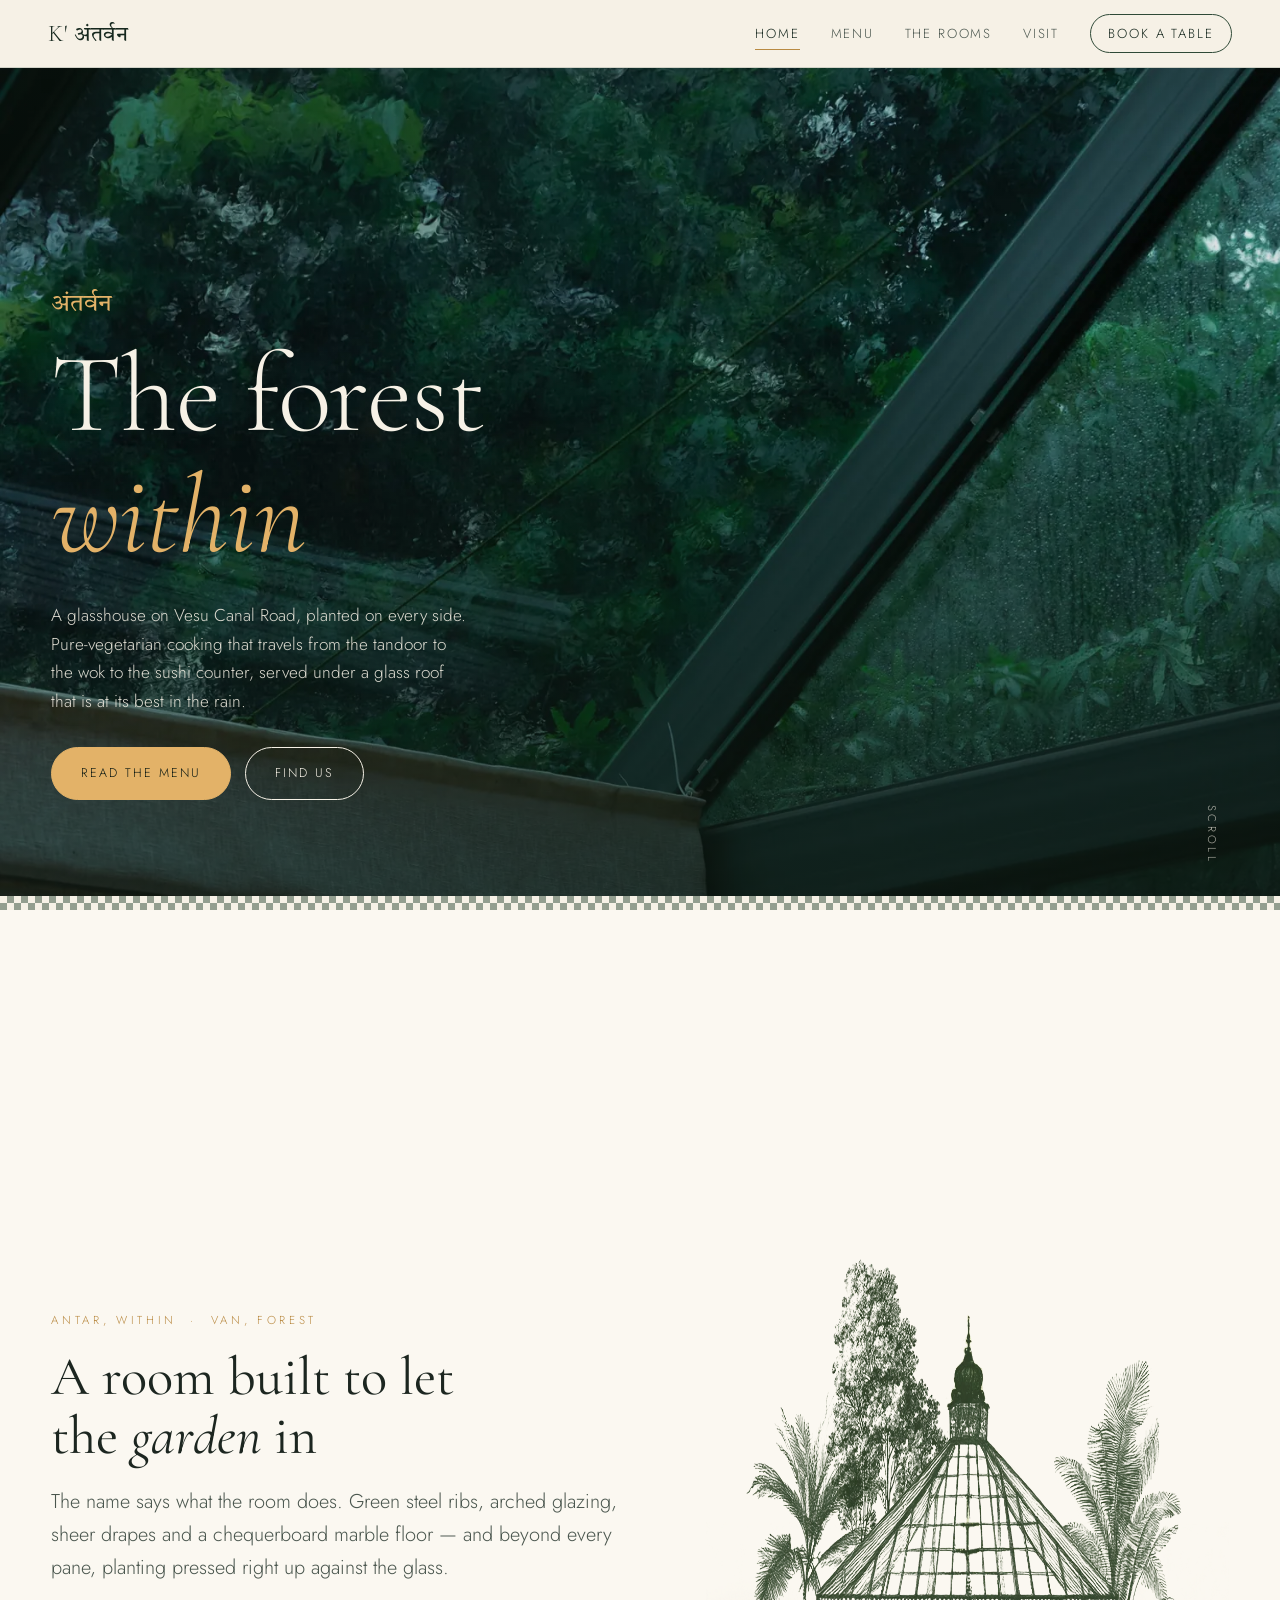
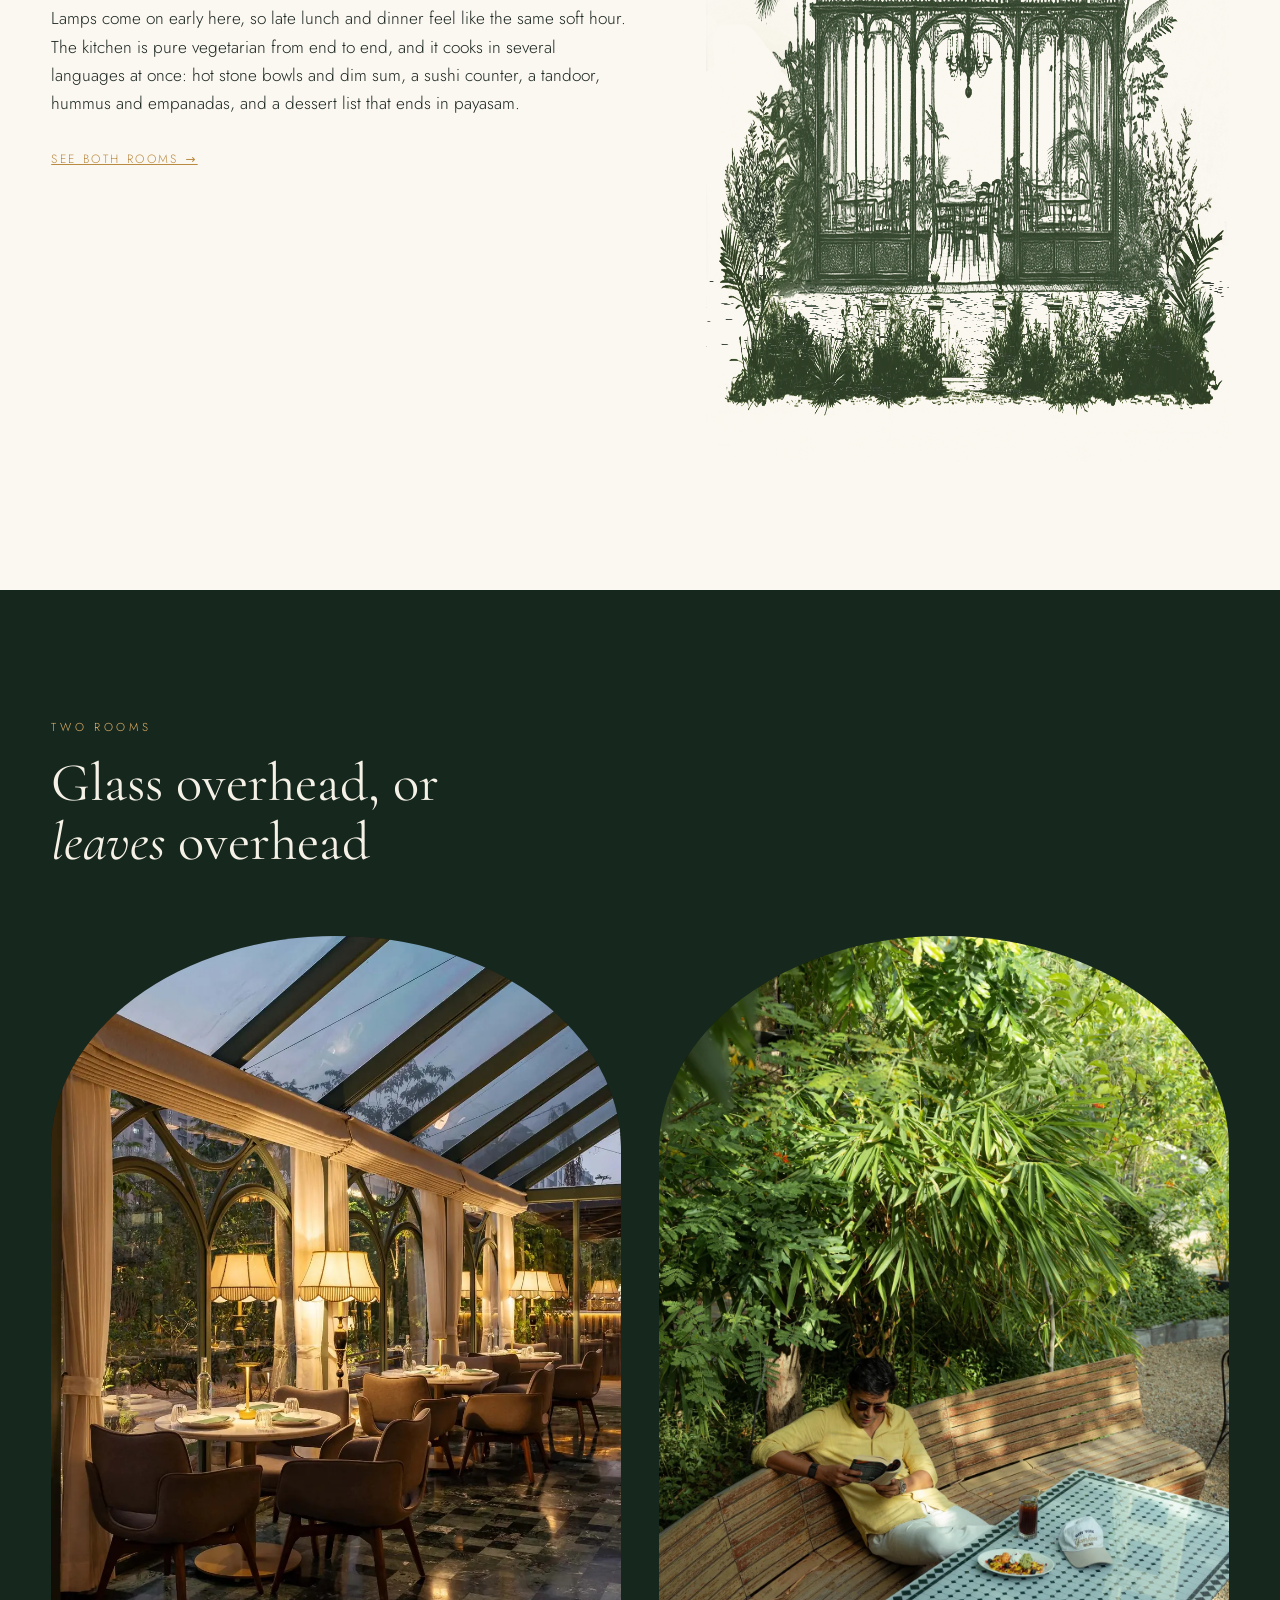
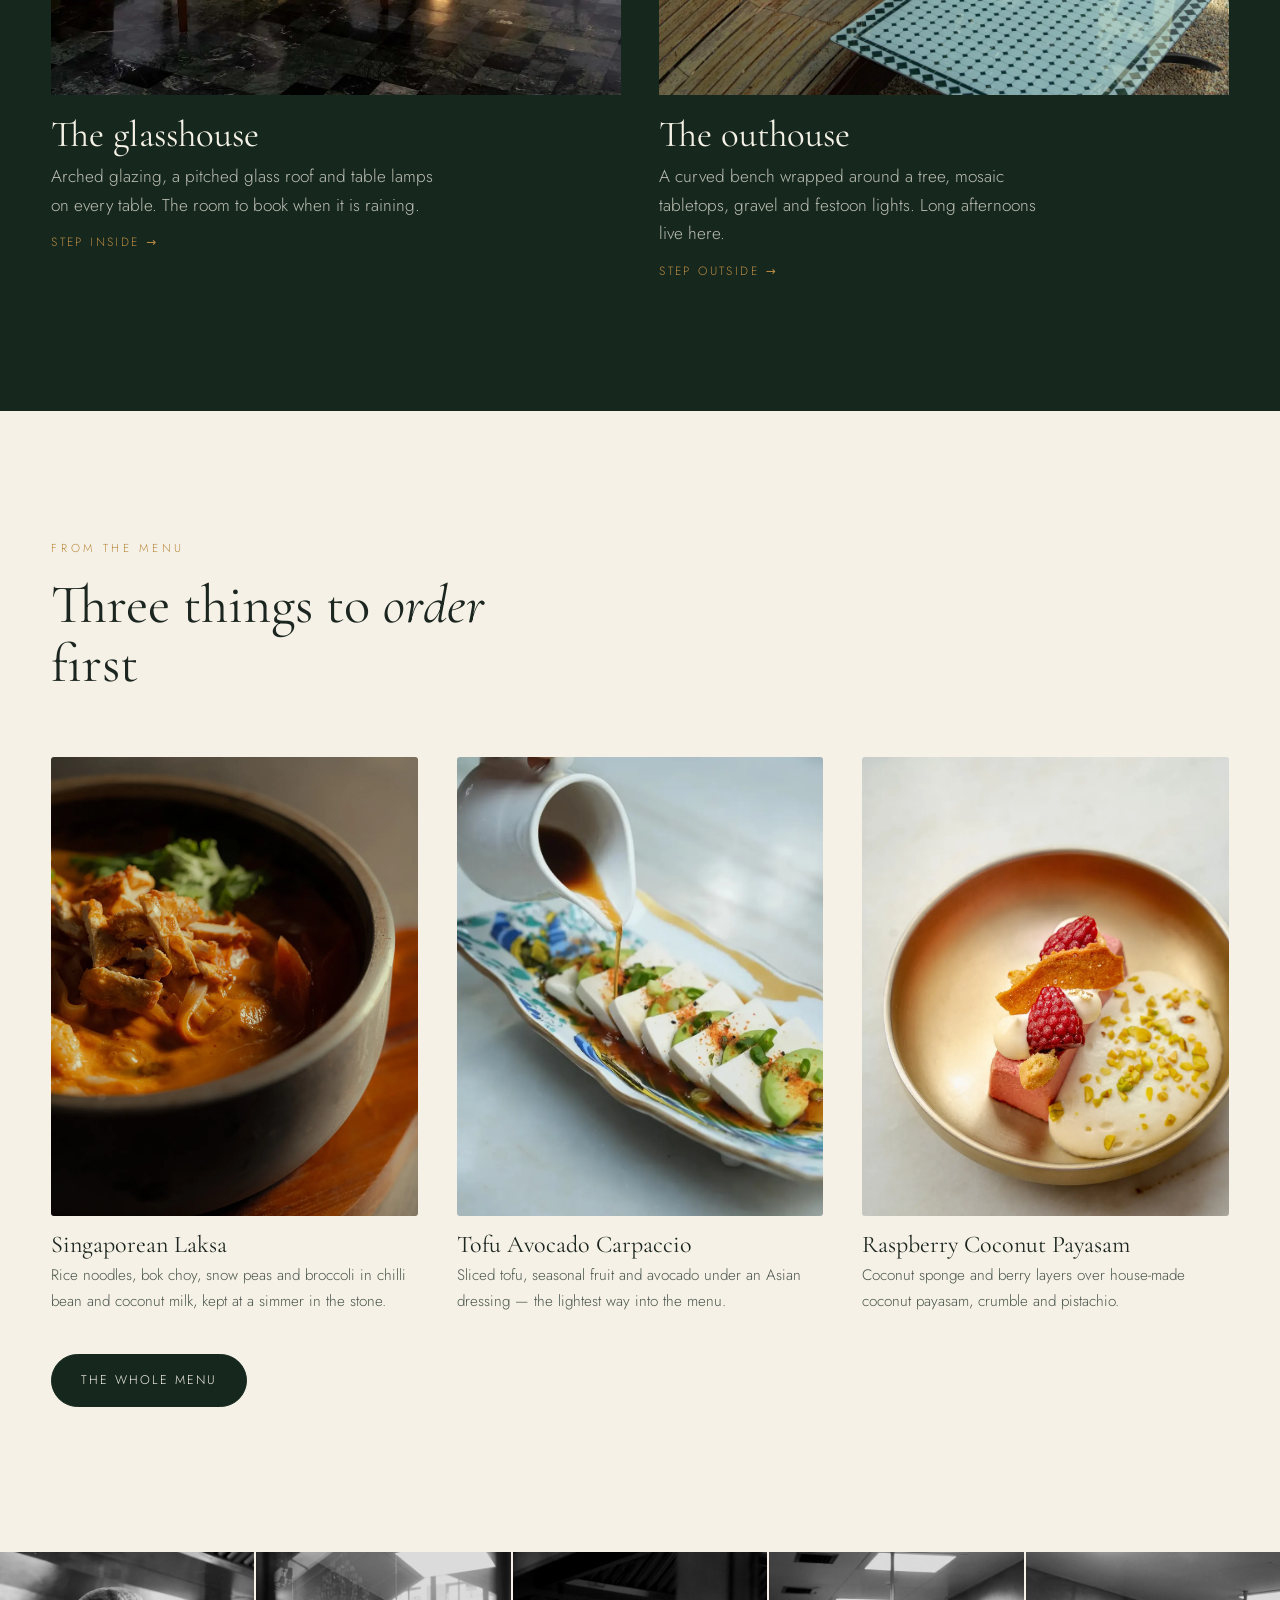
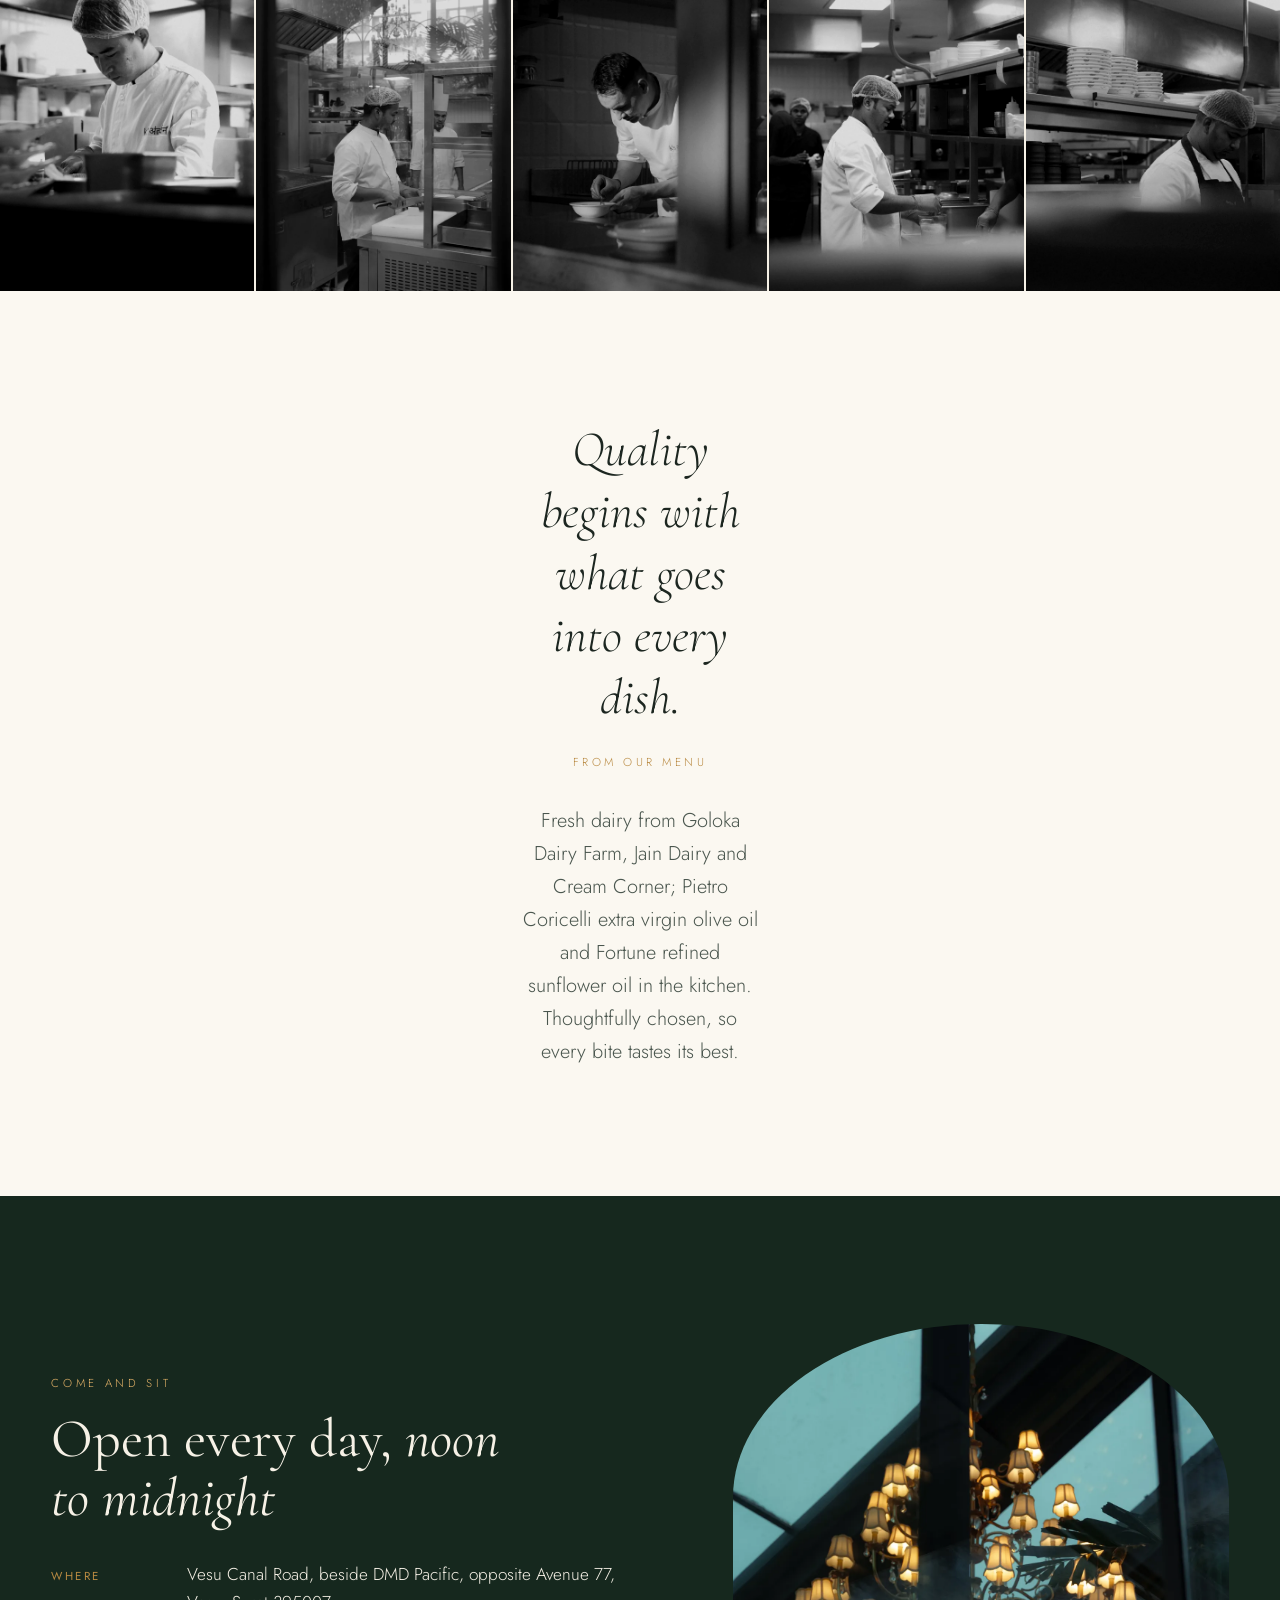
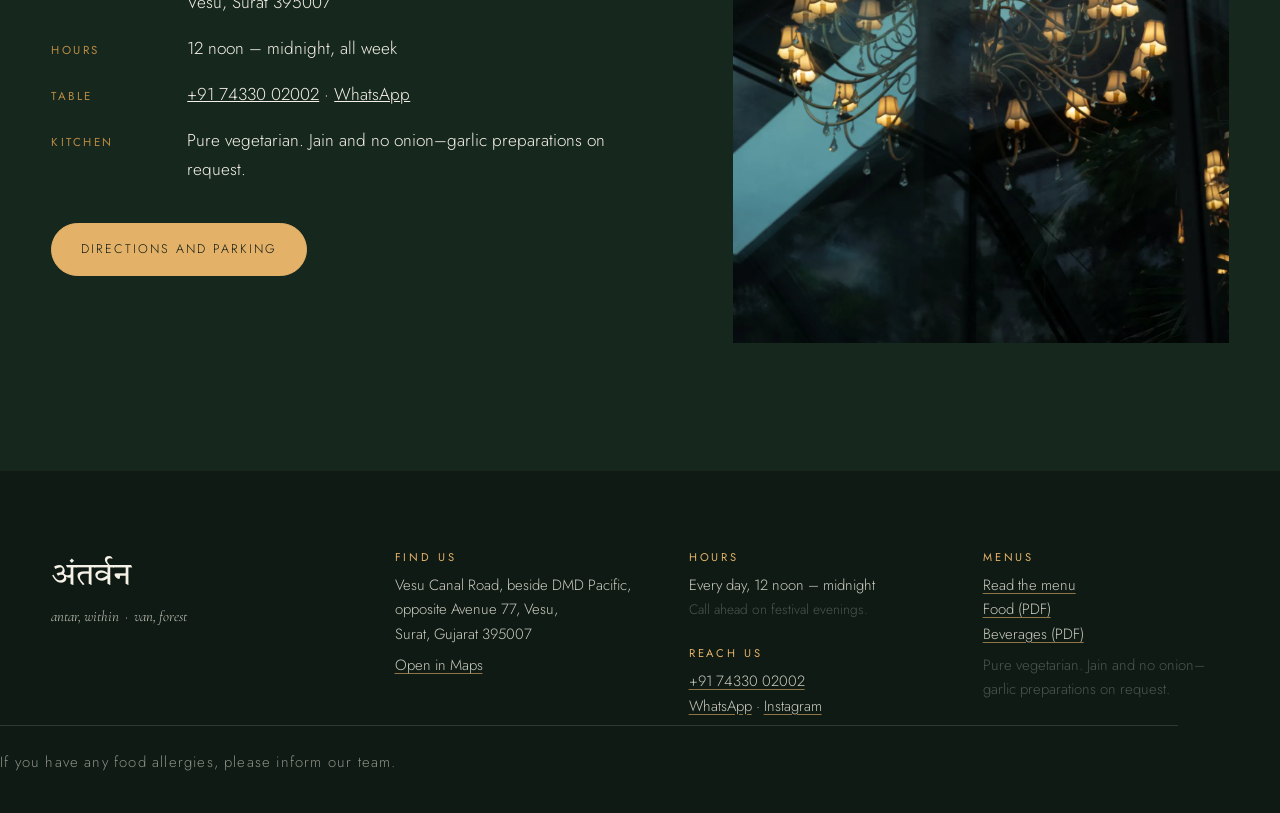
==== index.html @ 8f92fc9a "K's Antarvan — glasshouse restaurant site Static site for K's Antarvan, Vesu Canal Road, Surat. No d" ====
<!doctype html>
<html lang="en">
<head>
  <meta charset="utf-8">
  <meta name="viewport" content="width=device-width, initial-scale=1">
  <title>K's Antarvan — a glasshouse restaurant in Vesu, Surat</title>
  <meta name="description" content="Pure-vegetarian cooking under a glass roof on Vesu Canal Road, Surat. Hot stone bowls, dim sum, sushi, tandoor and a garden out back. Open every day, noon to midnight.">
  <meta name="theme-color" content="#16281e">
  <meta property="og:type" content="website">
  <meta property="og:site_name" content="K's Antarvan">
  <meta property="og:title" content="K's Antarvan — a glasshouse restaurant in Vesu, Surat">
  <meta property="og:description" content="Pure-vegetarian cooking under a glass roof on Vesu Canal Road, Surat. Hot stone bowls, dim sum, sushi, tandoor and a garden out back. Open every day, noon to midnight.">
  <meta property="og:image" content="assets/img/interior-glasshouse.webp">
  <meta name="twitter:card" content="summary_large_image">
  <link rel="icon" href="assets/favicon.svg" type="image/svg+xml">

  <link rel="preconnect" href="https://fonts.googleapis.com">
  <link rel="preconnect" href="https://fonts.gstatic.com" crossorigin>
  <link href="https://fonts.googleapis.com/css2?family=Cormorant+Garamond:ital,wght@0,300..700;1,300..600&family=Jost:wght@300;400;500&family=Tiro+Devanagari+Hindi&display=swap" rel="stylesheet">
  <link rel="stylesheet" href="css/style.css">
  <script>
    (function () {
      var d = document.documentElement;
      d.classList.add('js');
      // ES modules do not load over file://, and a blocked script would leave the
      // reveal-on-scroll blocks invisible. If nothing has booted, show the plain page.
      setTimeout(function () { if (!window.__antarvanReady) d.classList.remove('js'); }, 2500);
    })();
  </script>

  <link rel="preload" as="image" href="assets/img/hero-rain.webp">
  <script type="application/ld+json">
  {
    "@context": "https://schema.org",
    "@type": "Restaurant",
    "name": "K's Antarvan",
    "telephone": "+91-74330-02002",
    "servesCuisine": ["Asian", "Japanese", "North Indian", "Mexican", "Lebanese", "Cafe"],
    "priceRange": "₹1500 for two",
    "image": "assets/img/interior-glasshouse.webp",
    "menu": "menu.html",
    "address": {
      "@type": "PostalAddress",
      "streetAddress": "Vesu Canal Road, beside DMD Pacific, opposite Avenue 77, Vesu",
      "addressLocality": "Surat",
      "addressRegion": "Gujarat",
      "postalCode": "395007",
      "addressCountry": "IN"
    },
    "openingHoursSpecification": [{
      "@type": "OpeningHoursSpecification",
      "dayOfWeek": ["Monday","Tuesday","Wednesday","Thursday","Friday","Saturday","Sunday"],
      "opens": "12:00",
      "closes": "00:00"
    }],
    "sameAs": ["https://www.instagram.com/ks_antarvan/"]
  }
  </script>
</head>
<body data-page="index">
  <a class="skip" href="#main">Skip to content</a>
  <header class="nav" id="nav">
    <a class="nav__mark" href="index.html" aria-label="K's Antarvan — home">
      <span class="nav__k">K'</span>
      <span class="nav__dev" lang="hi">अंतर्वन</span>
    </a>
    <button class="nav__toggle" id="navToggle" aria-expanded="false" aria-controls="navMenu">
      <span class="nav__bars" aria-hidden="true"></span>
      <span class="sr">Menu</span>
    </button>
    <nav class="nav__menu" id="navMenu" aria-label="Primary">
      <a data-nav="index" aria-current="page" href="index.html">Home</a>
      <a data-nav="menu" href="menu.html">Menu</a>
      <a data-nav="rooms" href="rooms.html">The rooms</a>
      <a data-nav="visit" href="visit.html">Visit</a>
      <a class="nav__cta" href="tel:+917433002002">Book a table</a>
    </nav>
  </header>

  <main id="main">
<section class="hero">
    <div class="hero__img">
      <picture>
        <source srcset="assets/img/hero-rain.webp" type="image/webp">
        <img src="assets/img/hero-rain.jpg" alt="Rain running down the glass roof of the restaurant, lamps lit inside" fetchpriority="high">
      </picture>
    </div>
    <div class="hero__in">
      <p class="hero__dev" lang="hi">अंतर्वन</p>
      <h1>The forest<br><em>within</em></h1>
      <p class="hero__sub">A glasshouse on Vesu Canal Road, planted on every side. Pure-vegetarian
        cooking that travels from the tandoor to the wok to the sushi counter, served under a
        glass roof that is at its best in the rain.</p>
      <div class="hero__acts">
        <a class="btn btn--solid" href="menu.html">Read the menu</a>
        <a class="btn btn--ghost" href="visit.html">Find us</a>
      </div>
    </div>
    <p class="hero__scroll">Scroll</p>
  </section>
  <div class="chequer" aria-hidden="true"></div>

  <section class="section section--paper">
    <div class="shell intro">
      <div class="reveal">
        <p class="eyebrow">Antar, within &nbsp;·&nbsp; van, forest</p>
        <h2>A room built to let the <em>garden</em> in</h2>
        <p class="lede">The name says what the room does. Green steel ribs, arched glazing,
          sheer drapes and a chequerboard marble floor — and beyond every pane, planting
          pressed right up against the glass.</p>
        <p>Lamps come on early here, so late lunch and dinner feel like the same soft hour.
          The kitchen is pure vegetarian from end to end, and it cooks in several languages at
          once: hot stone bowls and dim sum, a sushi counter, a tandoor, hummus and empanadas,
          and a dessert list that ends in payasam.</p>
        <p><a class="room__more" href="rooms.html">See both rooms &rarr;</a></p>
      </div>
      <div class="intro__art reveal">
        <img src="assets/img/glasshouse-illustration.webp" alt="" loading="lazy" width="1024" height="1024">
      </div>
    </div>
  </section>

  <section class="section section--forest">
    <div class="shell">
      <p class="eyebrow reveal">Two rooms</p>
      <h2 class="reveal">Glass overhead, or <em>leaves</em> overhead</h2>
      <div class="rooms">
        <a class="room reveal" href="rooms.html#glasshouse">
          <div class="room__frame">
            <picture>
              <source srcset="assets/img/interior-glasshouse.webp" type="image/webp">
              <img src="assets/img/interior-glasshouse.jpg" alt="The glasshouse at dusk: arched green glazing, cream drapes, scalloped lamps and a chequerboard marble floor" loading="lazy">
            </picture>
          </div>
          <h3>The glasshouse</h3>
          <p>Arched glazing, a pitched glass roof and table lamps on every table. The room to
            book when it is raining.</p>
          <span class="room__more">Step inside &rarr;</span>
        </a>
        <a class="room reveal" href="rooms.html#outhouse">
          <div class="room__frame">
            <picture>
              <source srcset="assets/img/outhouse-garden.webp" type="image/webp">
              <img src="assets/img/outhouse-garden.jpg" alt="The garden: a curved slatted bench around a tree, a green mosaic table and gravel underfoot" loading="lazy">
            </picture>
          </div>
          <h3>The outhouse</h3>
          <p>A curved bench wrapped around a tree, mosaic tabletops, gravel and festoon lights.
            Long afternoons live here.</p>
          <span class="room__more">Step outside &rarr;</span>
        </a>
      </div>
    </div>
  </section>

  <section class="section">
    <div class="shell">
      <p class="eyebrow reveal">From the menu</p>
      <h2 class="reveal">Three things to <em>order</em> first</h2>
      <div class="plates">
        <article class="plate reveal">
          <div class="plate__frame">
            <picture>
              <source srcset="assets/img/laksa-close.webp" type="image/webp">
              <img src="assets/img/laksa-close.jpg" alt="Singaporean laksa in a hot stone bowl" loading="lazy">
            </picture>
          </div>
          <h3>Singaporean Laksa</h3>
          <p>Rice noodles, bok choy, snow peas and broccoli in chilli bean and coconut milk,
            kept at a simmer in the stone.</p>
        </article>
        <article class="plate reveal">
          <div class="plate__frame">
            <picture>
              <source srcset="assets/img/carpaccio.webp" type="image/webp">
              <img src="assets/img/carpaccio.jpg" alt="Tofu avocado carpaccio plated with seasonal fruit" loading="lazy">
            </picture>
          </div>
          <h3>Tofu Avocado Carpaccio</h3>
          <p>Sliced tofu, seasonal fruit and avocado under an Asian dressing — the lightest
            way into the menu.</p>
        </article>
        <article class="plate reveal">
          <div class="plate__frame">
            <picture>
              <source srcset="assets/img/payasam.webp" type="image/webp">
              <img src="assets/img/payasam.jpg" alt="Raspberry coconut payasam dessert" loading="lazy">
            </picture>
          </div>
          <h3>Raspberry Coconut Payasam</h3>
          <p>Coconut sponge and berry layers over house-made coconut payasam, crumble and
            pistachio.</p>
        </article>
      </div>
      <p class="menu__foot"><a class="btn btn--dark" href="menu.html">The whole menu</a></p>
    </div>
  </section>

  <section class="kitchen" aria-label="The kitchen">
    <img src="assets/img/chef-1.jpg" srcset="assets/img/chef-1.webp" alt="A cook plating at the pass" loading="lazy">
    <img src="assets/img/chef-2.jpg" srcset="assets/img/chef-2.webp" alt="A cook at work in the kitchen" loading="lazy">
    <img src="assets/img/chef-3.jpg" srcset="assets/img/chef-3.webp" alt="Hands finishing a dish" loading="lazy">
    <img src="assets/img/chef-4.jpg" srcset="assets/img/chef-4.webp" alt="The sushi station" loading="lazy">
    <img src="assets/img/chef-5.jpg" srcset="assets/img/chef-5.webp" alt="A cook checking a plate before it leaves the pass" loading="lazy">
  </section>

  <section class="section section--paper">
    <div class="shell quote reveal">
      <blockquote>Quality begins with what goes into every dish.</blockquote>
      <cite>From our menu</cite>
      <p class="lede" style="margin:2rem auto 0">Fresh dairy from Goloka Dairy Farm, Jain Dairy
        and Cream Corner; Pietro Coricelli extra virgin olive oil and Fortune refined sunflower
        oil in the kitchen. Thoughtfully chosen, so every bite tastes its best.</p>
    </div>
  </section>

  <section class="section section--forest">
    <div class="shell strip">
      <div class="reveal">
        <p class="eyebrow">Come and sit</p>
        <h2>Open every day, <em>noon to midnight</em></h2>
        <ul class="strip__facts">
          <li><b>Where</b><span>Vesu Canal Road, beside DMD Pacific, opposite Avenue 77, Vesu, Surat 395007</span></li>
          <li><b>Hours</b><span>12 noon – midnight, all week</span></li>
          <li><b>Table</b><span><a href="tel:+917433002002">+91 74330 02002</a> · <a href="https://wa.me/917433002002" target="_blank" rel="noopener">WhatsApp</a></span></li>
          <li><b>Kitchen</b><span>Pure vegetarian. Jain and no onion–garlic preparations on request.</span></li>
        </ul>
        <p class="menu__foot"><a class="btn btn--solid" href="visit.html">Directions and parking</a></p>
      </div>
      <div class="strip__img reveal">
        <picture>
          <source srcset="assets/img/chandelier.webp" type="image/webp">
          <img src="assets/img/chandelier.jpg" alt="A chandelier lit above the dining room" loading="lazy">
        </picture>
      </div>
    </div>
  </section>

  </main>
  <footer class="foot">
    <div class="foot__in">
      <div class="foot__brand">
        <span class="foot__dev" lang="hi">अंतर्वन</span>
        <p class="foot__gloss"><em>antar</em>, within &nbsp;·&nbsp; <em>van</em>, forest</p>
      </div>
      <div class="foot__col">
        <h2>Find us</h2>
        <p>Vesu Canal Road, beside DMD Pacific,<br>opposite Avenue 77, Vesu,<br>Surat, Gujarat 395007</p>
        <p><a href="https://maps.google.com/?q=K%27s+Antarvan+Vesu+Canal+Road+Surat" target="_blank" rel="noopener">Open in Maps</a></p>
      </div>
      <div class="foot__col">
        <h2>Hours</h2>
        <p>Every day, 12 noon – midnight<br><span class="muted">Call ahead on festival evenings.</span></p>
        <h2>Reach us</h2>
        <p><a href="tel:+917433002002">+91 74330 02002</a><br>
           <a href="https://wa.me/917433002002" target="_blank" rel="noopener">WhatsApp</a> ·
           <a href="https://www.instagram.com/ks_antarvan/" target="_blank" rel="noopener">Instagram</a></p>
      </div>
      <div class="foot__col">
        <h2>Menus</h2>
        <p><a href="menu.html">Read the menu</a><br>
           <a href="assets/menus/ks-antarvan-food-menu.pdf" target="_blank" rel="noopener">Food (PDF)</a><br>
           <a href="assets/menus/ks-antarvan-beverages-menu.pdf" target="_blank" rel="noopener">Beverages (PDF)</a></p>
        <p class="muted">Pure vegetarian. Jain and no onion–garlic preparations on request.</p>
      </div>
    </div>
    <p class="foot__rule">If you have any food allergies, please inform our team.</p>
  </footer>

  <script type="module" src="js/pages/index.js"></script>
</body>
</html>
---- css/style.css ----
/* ===========================================================
   K's Antarvan — a conservatory in Vesu
   Palette taken from the room itself: green steel glazing,
   cream drapes, brass lamplight, chequerboard marble.
   =========================================================== */

:root {
  --forest:      #16281e;
  --forest-deep: #0e1a13;
  --moss:        #2f4a37;
  --leaf:        #4a6b51;
  --cream:       #f6f1e6;
  --paper:       #fbf8f1;
  --lamp:        #e3b268;
  --brass:       #b98a42;
  --ink:         #1c2620;
  --ink-soft:    #4a564e;

  --shell: min(1180px, 92vw);
  --gap: clamp(1.25rem, 3vw, 2.5rem);
  --section: clamp(4.5rem, 10vw, 9rem);

  --display: "Cormorant Garamond", Georgia, serif;
  --text: "Jost", system-ui, -apple-system, Segoe UI, sans-serif;
  --dev: "Tiro Devanagari Hindi", "Cormorant Garamond", serif;

  --arch: 50% 50% 4px 4px / 28% 28% 0 0;
  --ease: cubic-bezier(.22, .61, .36, 1);
}

*, *::before, *::after { box-sizing: border-box; }

html { scroll-behavior: smooth; -webkit-text-size-adjust: 100%; }
@media (prefers-reduced-motion: reduce) { html { scroll-behavior: auto; } }

body {
  margin: 0;
  background: var(--cream);
  color: var(--ink);
  font-family: var(--text);
  font-weight: 300;
  font-size: clamp(1rem, .96rem + .2vw, 1.075rem);
  line-height: 1.65;
  -webkit-font-smoothing: antialiased;
}

img { max-width: 100%; display: block; }
a { color: inherit; }
h1, h2, h3 { font-family: var(--display); font-weight: 400; line-height: 1.08; margin: 0; }

.sr {
  position: absolute; width: 1px; height: 1px; padding: 0; margin: -1px;
  overflow: hidden; clip: rect(0 0 0 0); white-space: nowrap; border: 0;
}
.skip {
  position: absolute; left: 1rem; top: -4rem; z-index: 100;
  background: var(--forest); color: var(--cream);
  padding: .75rem 1.25rem; border-radius: 2px; transition: top .2s;
}
.skip:focus { top: 1rem; }
:focus-visible { outline: 2px solid var(--brass); outline-offset: 3px; }

.muted { color: var(--ink-soft); font-size: .92em; }
.shell { width: var(--shell); margin-inline: auto; }

.chequer {
  height: 14px;
  background-image: conic-gradient(var(--moss) 90deg, transparent 90deg 180deg, var(--moss) 180deg 270deg, transparent 270deg);
  background-size: 14px 14px;
  opacity: .5;
}

/* nav */
.nav {
  position: sticky; top: 0; z-index: 60;
  display: flex; align-items: center; justify-content: space-between;
  gap: 1rem; padding: .85rem clamp(1rem, 4vw, 3rem);
  background: color-mix(in srgb, var(--cream) 88%, transparent);
  backdrop-filter: blur(10px);
  border-bottom: 1px solid color-mix(in srgb, var(--moss) 18%, transparent);
  transition: background .3s var(--ease);
}
.nav.is-scrolled { background: color-mix(in srgb, var(--cream) 97%, transparent); }

.nav__mark { display: flex; align-items: baseline; gap: .4rem; text-decoration: none; color: var(--forest); }
.nav__k { font-family: var(--display); font-size: 1.5rem; letter-spacing: .02em; }
.nav__dev { font-family: var(--dev); font-size: 1.3rem; line-height: 1; }

.nav__menu { display: flex; align-items: center; gap: clamp(1rem, 2.4vw, 2.2rem); }
.nav__menu a {
  text-decoration: none; font-size: .82rem; letter-spacing: .14em;
  text-transform: uppercase; color: var(--ink-soft); position: relative; padding: .35rem 0;
}
.nav__menu a::after {
  content: ""; position: absolute; left: 0; right: 0; bottom: 0; height: 1px;
  background: var(--brass); transform: scaleX(0); transform-origin: left;
  transition: transform .35s var(--ease);
}
.nav__menu a:hover::after, .nav__menu a[aria-current]::after { transform: scaleX(1); }
.nav__menu a[aria-current] { color: var(--forest); }
.nav__cta {
  border: 1px solid var(--moss); border-radius: 999px; padding: .5rem 1.1rem !important;
  color: var(--forest) !important;
}
.nav__cta::after { display: none; }
.nav__cta:hover { background: var(--forest); color: var(--cream) !important; }

.nav__toggle {
  display: none; background: none; border: 0; cursor: pointer;
  width: 2.75rem; height: 2.75rem; position: relative;
}
.nav__bars, .nav__bars::before, .nav__bars::after {
  position: absolute; left: 50%; width: 22px; height: 1.5px;
  background: var(--forest); transform: translateX(-50%); transition: .3s var(--ease);
}
.nav__bars { top: 50%; }
.nav__bars::before { content: ""; top: -7px; }
.nav__bars::after  { content: ""; top: 7px; }
.nav__toggle[aria-expanded="true"] .nav__bars { background: transparent; }
.nav__toggle[aria-expanded="true"] .nav__bars::before { top: 0; transform: translateX(-50%) rotate(45deg); }
.nav__toggle[aria-expanded="true"] .nav__bars::after  { top: 0; transform: translateX(-50%) rotate(-45deg); }

@media (max-width: 860px) {
  .nav__toggle { display: block; }
  .nav__menu {
    position: fixed; inset: 3.9rem 0 auto; flex-direction: column; gap: 1.6rem;
    background: var(--cream); padding: 2.5rem 1.5rem 3rem;
    border-bottom: 1px solid color-mix(in srgb, var(--moss) 20%, transparent);
    transform: translateY(-120%); transition: transform .4s var(--ease);
  }
  .nav__menu.is-open { transform: none; }
  .nav__menu a { font-size: 1rem; }
}

/* hero */
.hero { position: relative; min-height: min(92svh, 860px); display: grid; align-items: end; overflow: hidden; }
.hero__img { position: absolute; inset: 0; }
.hero__img img { width: 100%; height: 100%; object-fit: cover; }
.hero__img::after {
  content: ""; position: absolute; inset: 0;
  background: linear-gradient(170deg, rgba(14,26,19,.45) 0%, rgba(14,26,19,.1) 35%, rgba(14,26,19,.82) 100%);
}
.hero__in { position: relative; width: var(--shell); margin-inline: auto; padding-block: clamp(3rem, 8vw, 6rem); color: var(--cream); }
.hero__dev { font-family: var(--dev); font-size: clamp(1.1rem, 2.4vw, 1.5rem); color: var(--lamp); margin: 0 0 .6rem; }
.hero h1 { font-size: clamp(3rem, 9vw, 7rem); font-weight: 300; letter-spacing: -.01em; }
.hero h1 em { font-style: italic; color: var(--lamp); }
.hero__sub { max-width: 42ch; margin: 1.5rem 0 2rem; color: color-mix(in srgb, var(--cream) 88%, transparent); }
.hero__acts { display: flex; flex-wrap: wrap; gap: .9rem; }
.hero__scroll {
  position: absolute; right: clamp(1rem, 4vw, 3rem); bottom: 2rem;
  writing-mode: vertical-rl; font-size: .7rem; letter-spacing: .3em; text-transform: uppercase;
  color: color-mix(in srgb, var(--cream) 70%, transparent);
}
@media (max-width: 760px) { .hero__scroll { display: none; } }

/* buttons */
.btn {
  display: inline-flex; align-items: center; gap: .6rem;
  font-size: .78rem; letter-spacing: .16em; text-transform: uppercase;
  padding: .95rem 1.8rem; border-radius: 999px; text-decoration: none;
  border: 1px solid currentColor; transition: .3s var(--ease);
}
.btn--solid { background: var(--lamp); border-color: var(--lamp); color: var(--forest-deep); }
.btn--solid:hover { background: var(--cream); border-color: var(--cream); }
.btn--ghost:hover { background: color-mix(in srgb, currentColor 12%, transparent); }
.btn--dark { background: var(--forest); border-color: var(--forest); color: var(--cream); }
.btn--dark:hover { background: var(--moss); border-color: var(--moss); }

/* sections */
.section { padding-block: var(--section); }
.section--paper { background: var(--paper); }
.section--forest { background: var(--forest); color: var(--cream); }
.section--forest .eyebrow { color: var(--lamp); }

.eyebrow {
  font-size: .72rem; letter-spacing: .32em; text-transform: uppercase;
  color: var(--brass); margin: 0 0 1.1rem;
}
.section h2 { font-size: clamp(2.1rem, 4.6vw, 3.4rem); max-width: 18ch; }
.section h2 em { font-style: italic; }
.lede { font-size: clamp(1.05rem, 1.6vw, 1.25rem); max-width: 56ch; color: var(--ink-soft); }
.section--forest .lede { color: color-mix(in srgb, var(--cream) 78%, transparent); }

.intro { display: grid; grid-template-columns: 1.05fr .95fr; gap: clamp(2rem, 6vw, 5rem); align-items: center; }
.intro__art img { width: 100%; mix-blend-mode: multiply; opacity: .92; }
.intro p + p { margin-top: 1.1rem; }
@media (max-width: 820px) { .intro { grid-template-columns: 1fr; } .intro__art { order: -1; max-width: 420px; } }

.rooms { display: grid; grid-template-columns: repeat(2, 1fr); gap: var(--gap); margin-top: clamp(2.5rem, 5vw, 4rem); }
.room { position: relative; text-decoration: none; color: inherit; display: block; }
.room__frame { overflow: hidden; border-radius: var(--arch); background: var(--forest-deep); }
.room__frame img { aspect-ratio: 3 / 4; object-fit: cover; width: 100%; transition: transform 1.1s var(--ease); }
.room:hover .room__frame img { transform: scale(1.04); }
.room h3 { font-size: clamp(1.7rem, 3vw, 2.3rem); margin-top: 1.2rem; }
.room p { color: var(--ink-soft); max-width: 40ch; margin: .5rem 0 0; }
.section--forest .room p { color: color-mix(in srgb, var(--cream) 74%, transparent); }
.room__more { display: inline-block; margin-top: .9rem; font-size: .75rem; letter-spacing: .2em; text-transform: uppercase; color: var(--brass); }
@media (max-width: 760px) { .rooms { grid-template-columns: 1fr; } }

.plates { display: grid; grid-template-columns: repeat(3, 1fr); gap: var(--gap); margin-top: clamp(2.5rem, 5vw, 4rem); }
.plate__frame { overflow: hidden; border-radius: 3px; }
.plate img { aspect-ratio: 4 / 5; object-fit: cover; width: 100%; transition: transform 1.1s var(--ease); }
.plate:hover img { transform: scale(1.05); }
.plate h3 { font-size: 1.5rem; margin-top: 1rem; }
.plate p { margin: .35rem 0 0; color: var(--ink-soft); font-size: .95rem; }
.section--forest .plate p { color: color-mix(in srgb, var(--cream) 72%, transparent); }
@media (max-width: 860px) { .plates { grid-template-columns: 1fr 1fr; } }
@media (max-width: 560px) { .plates { grid-template-columns: 1fr; } }

.kitchen { display: grid; grid-template-columns: repeat(auto-fit, minmax(170px, 1fr)); gap: 2px; }
.kitchen img { aspect-ratio: 3 / 4; object-fit: cover; width: 100%; filter: grayscale(1) contrast(1.05); transition: filter .6s var(--ease), transform 1s var(--ease); }
.kitchen img:hover { filter: grayscale(1) contrast(1.15) brightness(1.08); transform: scale(1.02); }

.quote { text-align: center; max-width: 24ch; margin-inline: auto; }
.quote blockquote { margin: 0; font-family: var(--display); font-size: clamp(1.9rem, 4.4vw, 3.1rem); font-style: italic; line-height: 1.25; }
.quote cite { display: block; margin-top: 1.5rem; font-family: var(--text); font-style: normal; font-size: .72rem; letter-spacing: .3em; text-transform: uppercase; color: var(--brass); }

.strip { display: grid; grid-template-columns: 1.1fr .9fr; gap: clamp(2rem, 6vw, 5rem); align-items: center; }
.strip__facts { list-style: none; margin: 2rem 0 0; padding: 0; display: grid; gap: 1.1rem; }
.strip__facts li { display: grid; grid-template-columns: 7.5rem 1fr; gap: 1rem; align-items: baseline; }
.strip__facts b { font-weight: 400; font-size: .72rem; letter-spacing: .22em; text-transform: uppercase; color: var(--brass); }
.strip__img img { width: 100%; aspect-ratio: 4 / 5; object-fit: cover; border-radius: var(--arch); }
@media (max-width: 820px) { .strip { grid-template-columns: 1fr; } .strip__img { order: -1; } }
@media (max-width: 480px) { .strip__facts li { grid-template-columns: 1fr; gap: .2rem; } }

/* page header */
.phead { background: var(--forest); color: var(--cream); padding-block: clamp(3.5rem, 8vw, 6rem) clamp(2.5rem, 5vw, 4rem); }
.phead h1 { font-size: clamp(2.6rem, 7vw, 5rem); font-weight: 300; }
.phead h1 em { font-style: italic; color: var(--lamp); }
.phead .lede { color: color-mix(in srgb, var(--cream) 78%, transparent); margin-top: 1.2rem; }
.phead .eyebrow { color: var(--lamp); }

/* menu page */
.menubar {
  position: sticky; top: 3.9rem; z-index: 40; background: var(--cream);
  border-bottom: 1px solid color-mix(in srgb, var(--moss) 18%, transparent);
}
.menubar__in { width: var(--shell); margin-inline: auto; display: flex; flex-wrap: wrap; gap: .6rem 1.4rem; align-items: center; padding: .9rem 0; }
.menubar__tabs { display: flex; gap: .5rem; }
.tab {
  background: none; border: 1px solid color-mix(in srgb, var(--moss) 30%, transparent);
  border-radius: 999px; padding: .45rem 1.1rem; cursor: pointer;
  font-family: var(--text); font-size: .74rem; letter-spacing: .16em; text-transform: uppercase; color: var(--ink-soft);
  transition: .25s var(--ease);
}
.tab[aria-selected="true"] { background: var(--forest); border-color: var(--forest); color: var(--cream); }
.menubar__filters { display: flex; flex-wrap: wrap; gap: .5rem; margin-left: auto; }
.chip {
  background: none; border: 1px solid color-mix(in srgb, var(--moss) 25%, transparent);
  border-radius: 999px; padding: .35rem .85rem; cursor: pointer;
  font-family: var(--text); font-size: .72rem; letter-spacing: .1em; color: var(--ink-soft);
}
.chip[aria-pressed="true"] { background: var(--lamp); border-color: var(--lamp); color: var(--forest-deep); }

.menu__jump { width: var(--shell); margin: 2.5rem auto 0; display: flex; flex-wrap: wrap; gap: .4rem 1.4rem; }
.menu__jump a { font-size: .74rem; letter-spacing: .18em; text-transform: uppercase; color: var(--ink-soft); text-decoration: none; }
.menu__jump a:hover { color: var(--forest); }

.course { padding-block: clamp(2.5rem, 6vw, 4.5rem); border-top: 1px solid color-mix(in srgb, var(--moss) 14%, transparent); scroll-margin-top: 11.5rem; }
.course:first-of-type { border-top: 0; }
.course__head { display: flex; flex-wrap: wrap; align-items: baseline; gap: 1rem; margin-bottom: 2rem; }
.course__head h2 { font-size: clamp(1.9rem, 4vw, 2.8rem); }
.course__note { color: var(--ink-soft); font-size: .9rem; font-style: italic; }
.dishes { display: grid; grid-template-columns: repeat(2, 1fr); gap: 1.6rem clamp(2rem, 5vw, 4rem); }
@media (max-width: 760px) { .dishes { grid-template-columns: 1fr; } }
.dish__name { font-family: var(--display); font-size: 1.35rem; line-height: 1.2; display: flex; flex-wrap: wrap; align-items: center; gap: .5rem; }
.dish__desc { margin: .3rem 0 0; color: var(--ink-soft); font-size: .95rem; max-width: 52ch; }
.dish.is-hidden, .course.is-hidden { display: none; }

.tag {
  font-family: var(--text); font-size: .6rem; letter-spacing: .14em; text-transform: uppercase;
  border: 1px solid currentColor; border-radius: 999px; padding: .15rem .5rem; line-height: 1.6;
}
.tag--new { color: var(--brass); }
.tag--spicy { color: #a4503a; }
.tag--jain, .tag--nog { color: var(--leaf); }

.menu__empty { padding: 3rem 0; color: var(--ink-soft); font-style: italic; }
.menu__foot { display: flex; flex-wrap: wrap; gap: 1rem; margin-top: 2.5rem; }

/* rooms page */
.feature { display: grid; grid-template-columns: 1fr 1fr; gap: clamp(2rem, 6vw, 5rem); align-items: center; }
.feature + .feature { margin-top: var(--section); }
.feature--flip .feature__media { order: -1; }
.feature__media img { width: 100%; aspect-ratio: 4 / 5; object-fit: cover; border-radius: var(--arch); }
.feature__sketch { width: min(100%, 460px); margin-top: 2rem; mix-blend-mode: multiply; opacity: .9; }
@media (max-width: 820px) { .feature { grid-template-columns: 1fr; } .feature--flip .feature__media { order: 0; } }

.tiles { display: grid; grid-template-columns: repeat(auto-fit, minmax(240px, 1fr)); gap: var(--gap); margin-top: clamp(2rem, 5vw, 3.5rem); }
.tile { margin: 0; overflow: hidden; }
.tile img { width: 100%; aspect-ratio: 1 / 1; object-fit: cover; border-radius: 3px; transition: transform 1s var(--ease); }
.tile:hover img { transform: scale(1.04); }
.tile figcaption { margin-top: .7rem; font-size: .85rem; color: var(--ink-soft); }

/* visit page */
.visit { display: grid; grid-template-columns: 1fr 1fr; gap: clamp(2rem, 6vw, 5rem); }
@media (max-width: 820px) { .visit { grid-template-columns: 1fr; } }
.facts { list-style: none; margin: 0; padding: 0; display: grid; gap: 1.8rem; }
.facts h2 { font-size: .74rem; letter-spacing: .24em; text-transform: uppercase; color: var(--brass); font-family: var(--text); margin-bottom: .45rem; }
.facts p { margin: 0; }
.map { border: 0; width: 100%; aspect-ratio: 4 / 3; border-radius: 3px; filter: saturate(.8); }
.notice {
  margin-top: 2rem; padding: 1.1rem 1.3rem; border-left: 2px solid var(--lamp);
  background: color-mix(in srgb, var(--lamp) 10%, transparent); font-size: .95rem;
}

/* footer */
.foot { background: var(--forest-deep); color: color-mix(in srgb, var(--cream) 82%, transparent); padding-block: clamp(3rem, 7vw, 5rem) 2rem; }
.foot__in { width: var(--shell); margin-inline: auto; display: grid; grid-template-columns: 1.2fr repeat(3, 1fr); gap: clamp(1.5rem, 4vw, 3rem); }
@media (max-width: 860px) { .foot__in { grid-template-columns: 1fr 1fr; } }
@media (max-width: 520px) { .foot__in { grid-template-columns: 1fr; } }
.foot h2 { font-family: var(--text); font-size: .7rem; letter-spacing: .26em; text-transform: uppercase; color: var(--lamp); margin: 0 0 .6rem; }
.foot h2 ~ h2 { margin-top: 1.6rem; }
.foot p { margin: 0 0 .4rem; font-size: .93rem; }
.foot a { color: inherit; text-decoration-color: color-mix(in srgb, var(--lamp) 60%, transparent); text-underline-offset: 3px; }
.foot a:hover { color: var(--lamp); }
.foot__dev { font-family: var(--dev); font-size: 2rem; color: var(--cream); display: block; }
.foot__gloss { font-style: italic; font-family: var(--display); font-size: 1.05rem; margin-top: .4rem; }
.foot__rule { width: var(--shell); margin: 3rem auto 0; padding-top: 1.5rem; border-top: 1px solid color-mix(in srgb, var(--cream) 14%, transparent); font-size: .78rem; letter-spacing: .08em; color: color-mix(in srgb, var(--cream) 55%, transparent); }

/* reveal + reduced motion */
.js .reveal { opacity: 0; transform: translateY(18px); transition: opacity .9s var(--ease), transform .9s var(--ease); }
.js .reveal.is-in { opacity: 1; transform: none; }
@media (prefers-reduced-motion: reduce) {
  .js .reveal { opacity: 1; transform: none; transition: none; }
  * { animation-duration: .001ms !important; transition-duration: .001ms !important; }
}

/* 404 */
.lost { min-height: 70svh; display: grid; place-items: center; text-align: center; padding-block: var(--section); }
.lost h1 { font-size: clamp(3rem, 10vw, 7rem); font-weight: 300; }
.lost img { width: min(100%, 380px); margin: 2rem auto 0; mix-blend-mode: multiply; opacity: .85; }

/* menu search */
.search { position: relative; display: flex; align-items: center; margin-left: auto; }
.search input {
  font-family: var(--text); font-size: .9rem; color: var(--ink);
  background: transparent; border: 0; border-bottom: 1px solid color-mix(in srgb, var(--moss) 35%, transparent);
  padding: .4rem .2rem .4rem 1.5rem; width: clamp(9rem, 22vw, 16rem);
}
.search input::placeholder { color: color-mix(in srgb, var(--ink-soft) 70%, transparent); }
.search input:focus { outline: 0; border-bottom-color: var(--brass); }
.search svg { position: absolute; left: 0; width: 1rem; height: 1rem; stroke: var(--ink-soft); fill: none; stroke-width: 1.5; }
@media (max-width: 560px) { .search { margin-left: 0; width: 100%; } .search input { width: 100%; } }

/* the sticky bar is one row on wider screens, so courses need less clearance */
@media (min-width: 561px) { .course { scroll-margin-top: 9rem; } }
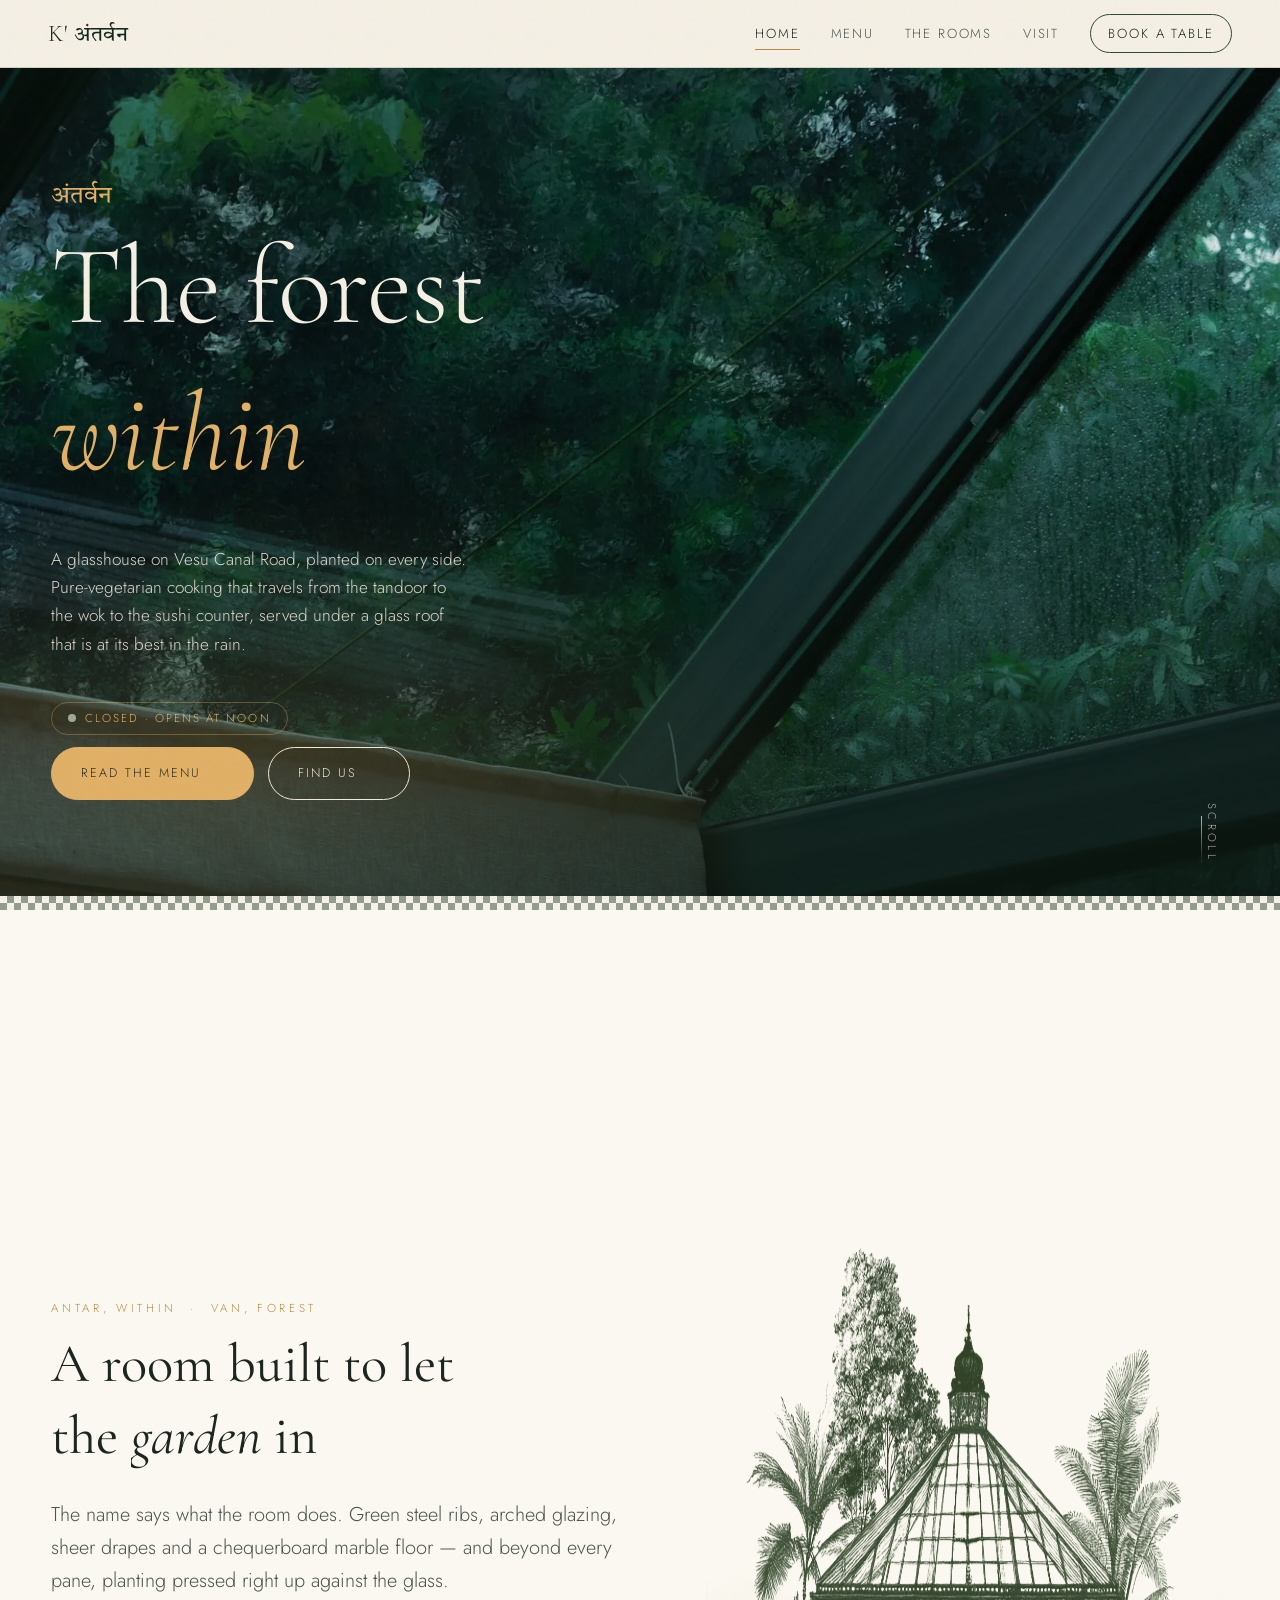
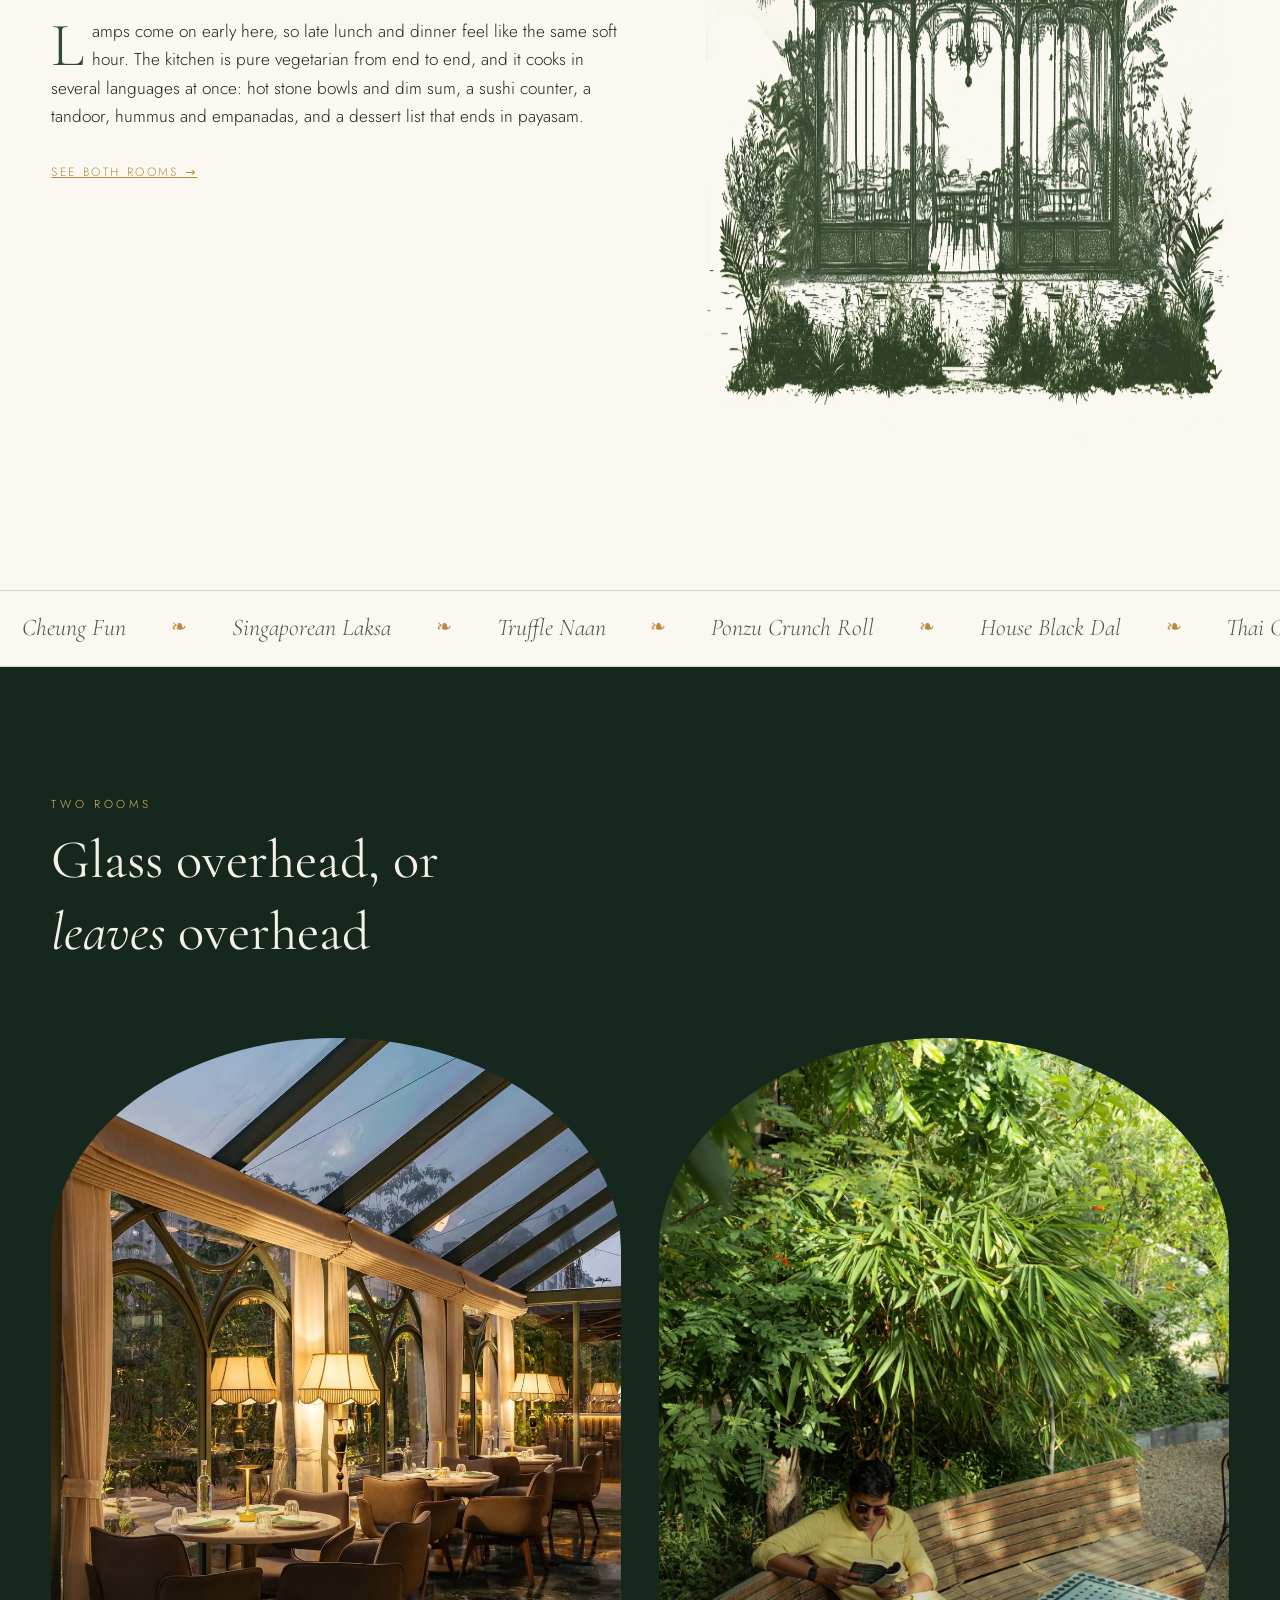
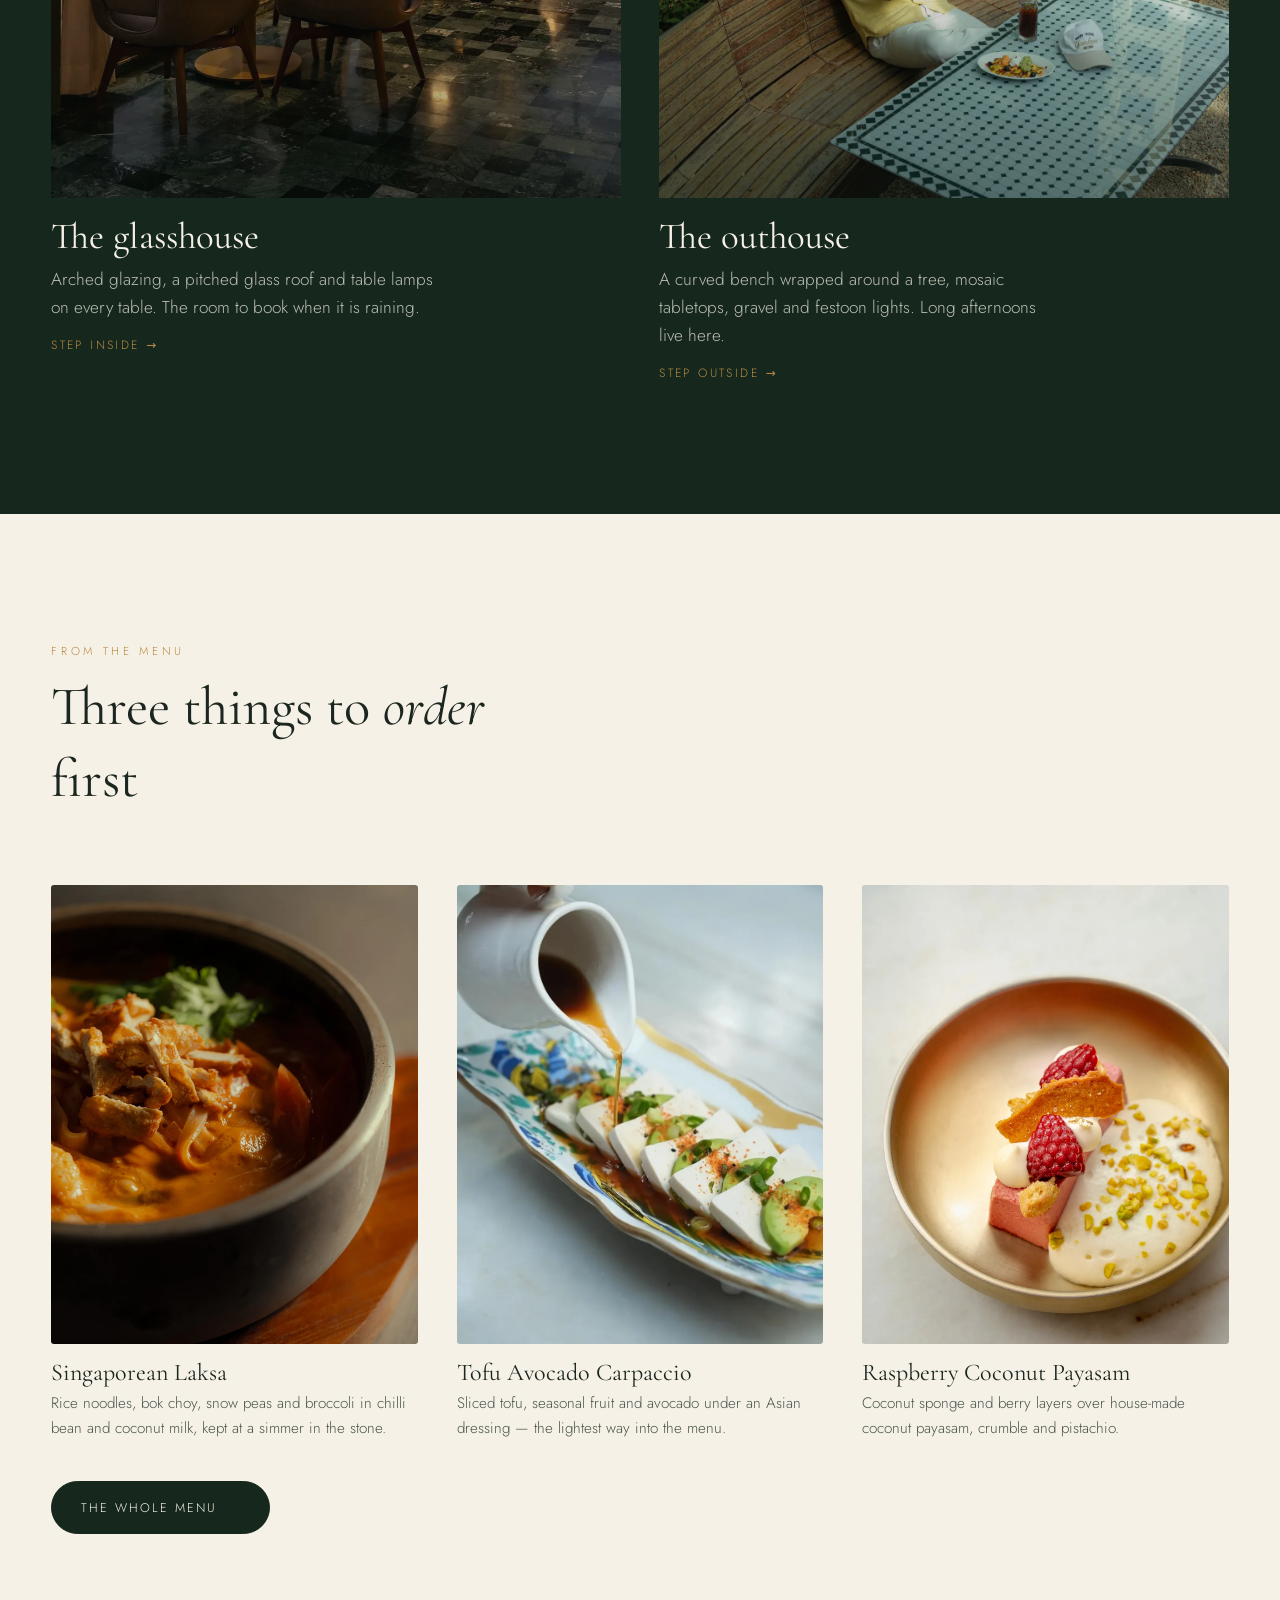
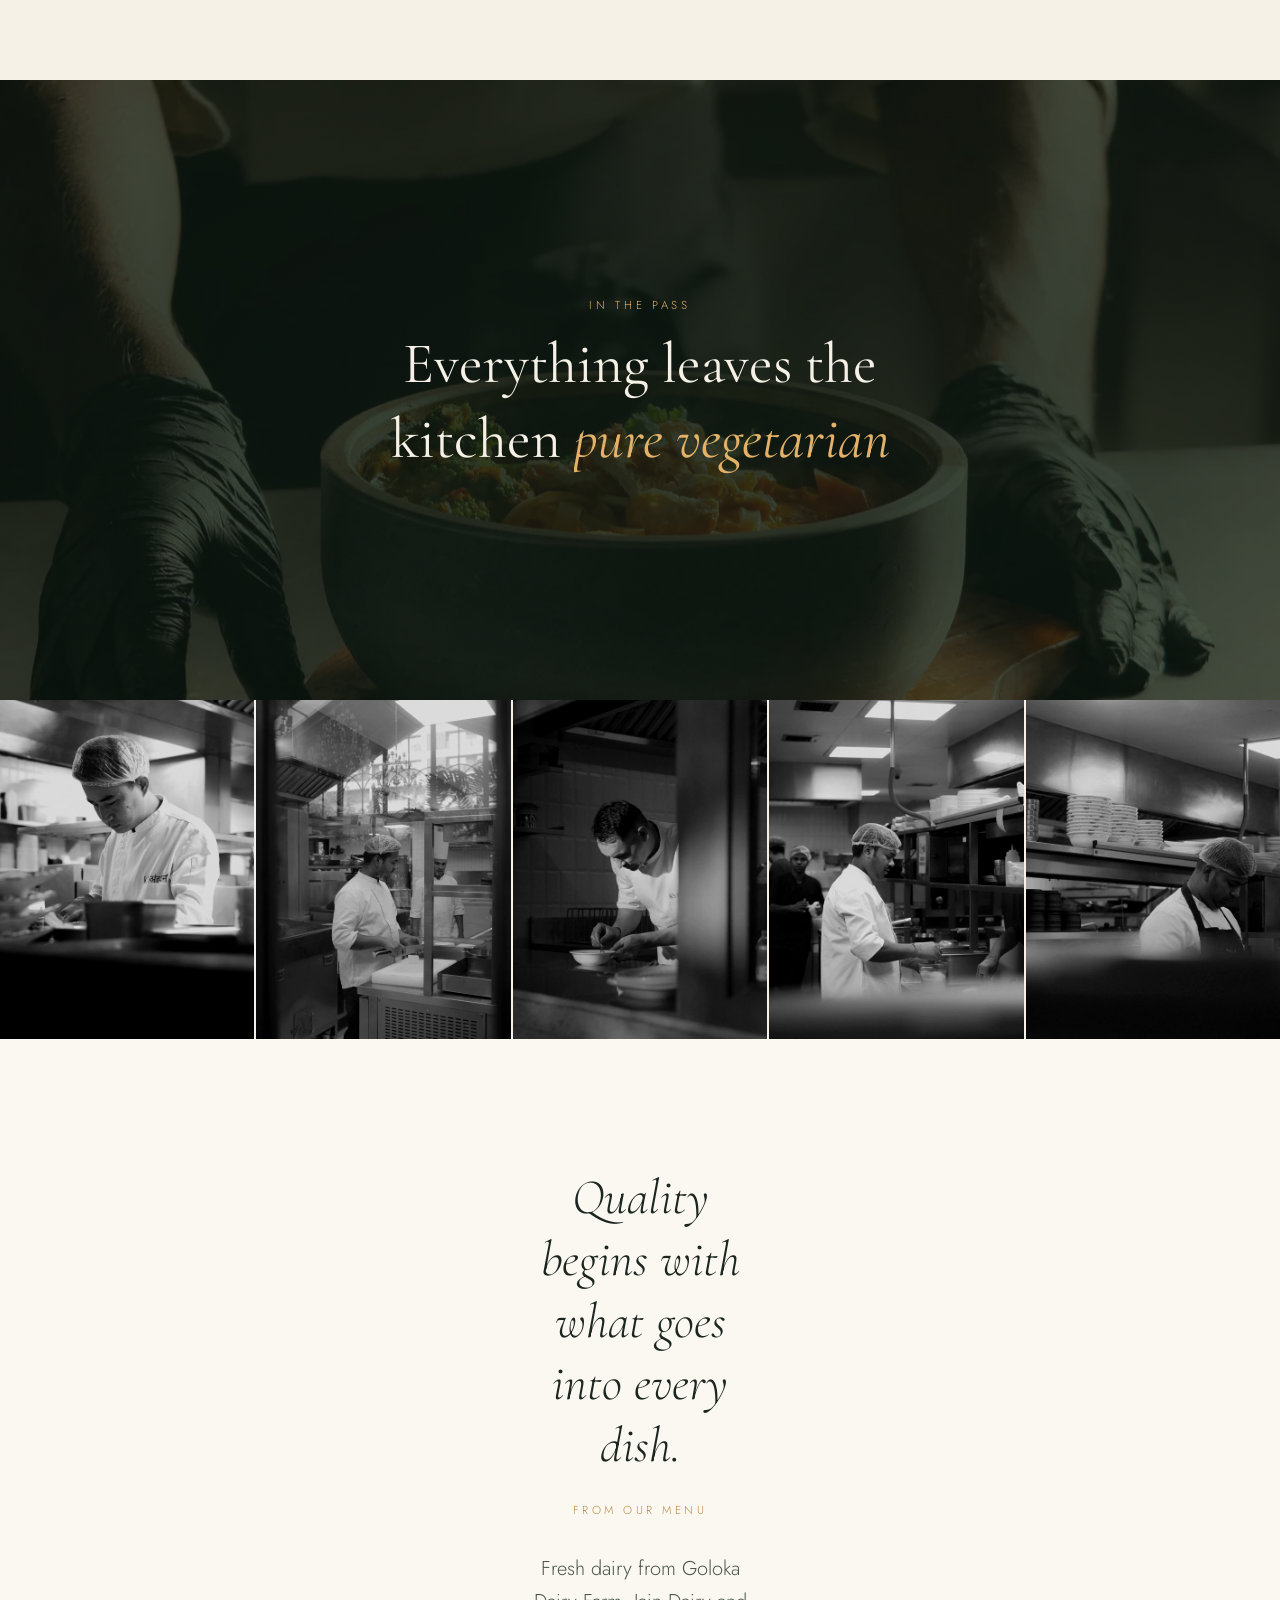
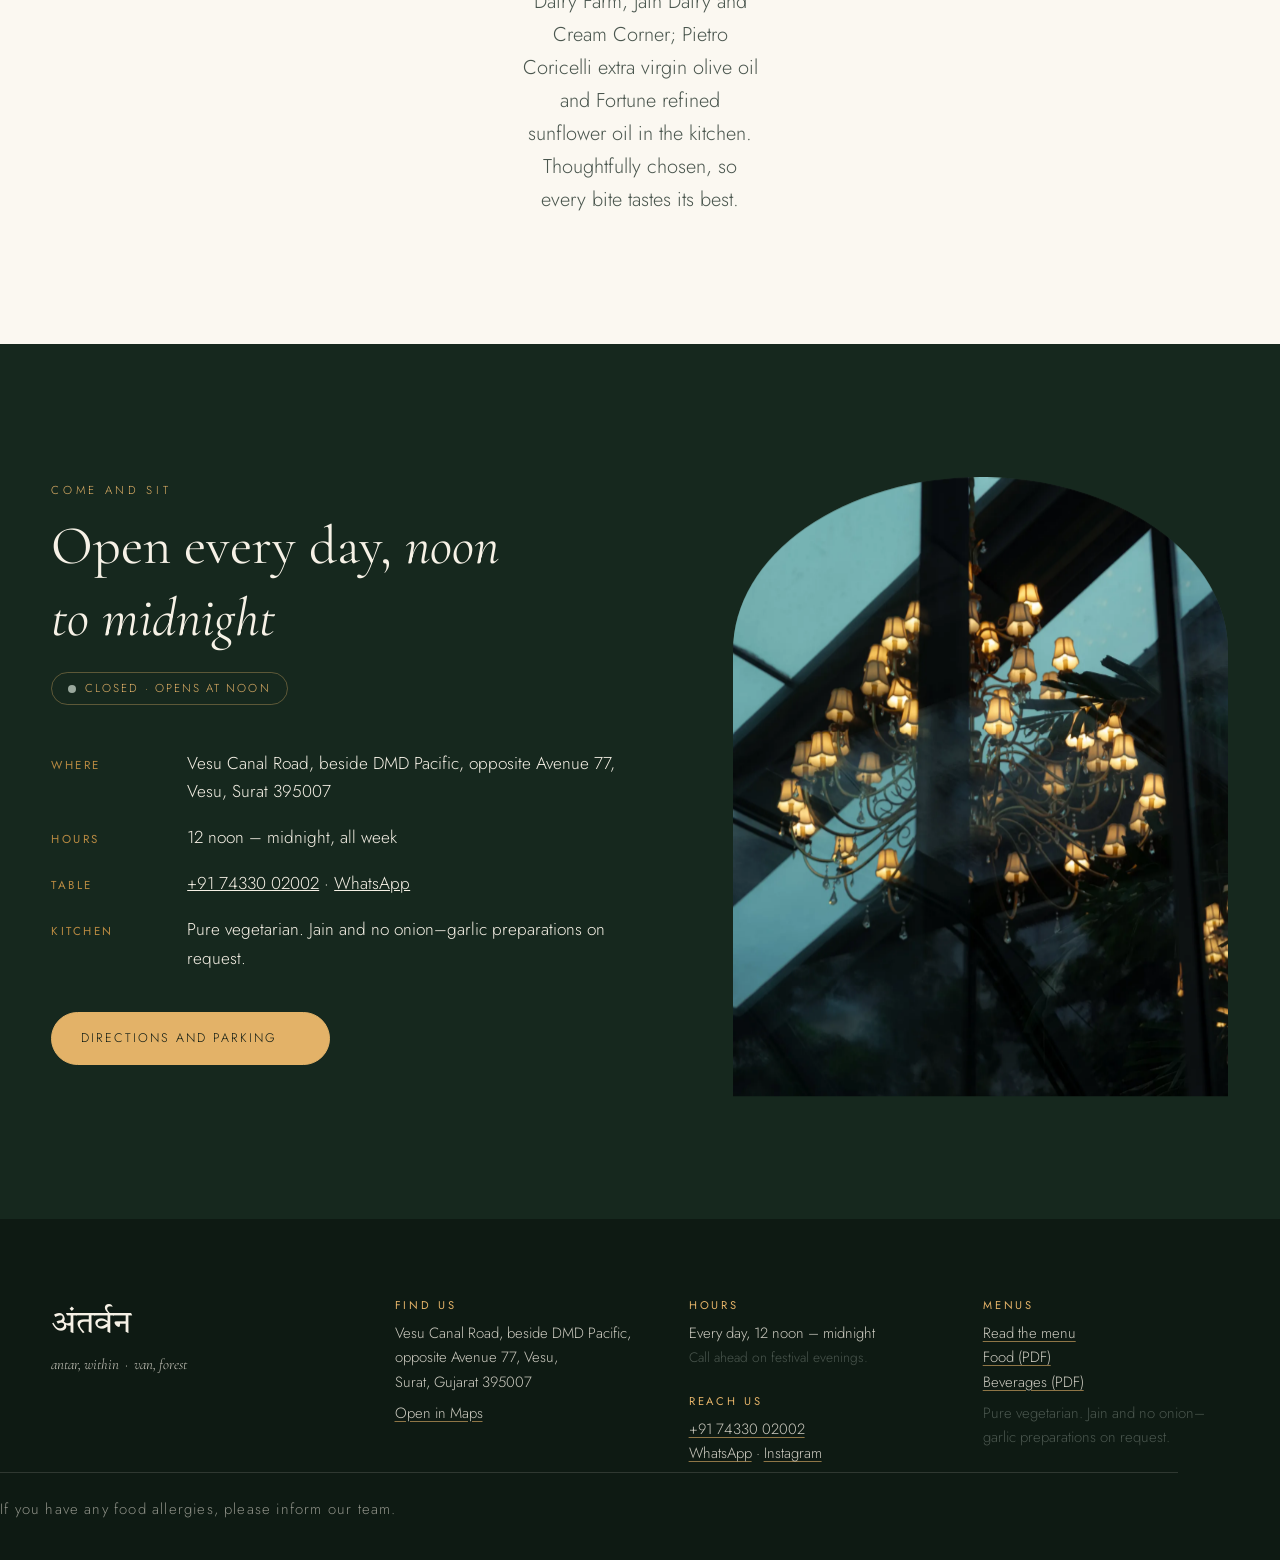
==== commit 0957e28b: "Give the site a motion layer and a richer surface It read as a flat brochure. Added movement that be" ====
--- a/index.html
+++ b/index.html
@@ -87,10 +87,11 @@
     </div>
     <div class="hero__in">
       <p class="hero__dev" lang="hi">अंतर्वन</p>
-      <h1>The forest<br><em>within</em></h1>
+      <h1 data-split>The forest<br><em>within</em></h1>
       <p class="hero__sub">A glasshouse on Vesu Canal Road, planted on every side. Pure-vegetarian
         cooking that travels from the tandoor to the wok to the sushi counter, served under a
         glass roof that is at its best in the rain.</p>
+      <p class="state" data-open-state hidden></p>
       <div class="hero__acts">
         <a class="btn btn--solid" href="menu.html">Read the menu</a>
         <a class="btn btn--ghost" href="visit.html">Find us</a>
@@ -104,26 +105,33 @@
     <div class="shell intro">
       <div class="reveal">
         <p class="eyebrow">Antar, within &nbsp;·&nbsp; van, forest</p>
-        <h2>A room built to let the <em>garden</em> in</h2>
+        <h2 data-split>A room built to let the <em>garden</em> in</h2>
         <p class="lede">The name says what the room does. Green steel ribs, arched glazing,
           sheer drapes and a chequerboard marble floor — and beyond every pane, planting
           pressed right up against the glass.</p>
-        <p>Lamps come on early here, so late lunch and dinner feel like the same soft hour.
+        <p class="dropcap">Lamps come on early here, so late lunch and dinner feel like the same soft hour.
           The kitchen is pure vegetarian from end to end, and it cooks in several languages at
           once: hot stone bowls and dim sum, a sushi counter, a tandoor, hummus and empanadas,
           and a dessert list that ends in payasam.</p>
         <p><a class="room__more" href="rooms.html">See both rooms &rarr;</a></p>
       </div>
       <div class="intro__art reveal">
-        <img src="assets/img/glasshouse-illustration.webp" alt="" loading="lazy" width="1024" height="1024">
-      </div>
-    </div>
-  </section>
-
-  <section class="section section--forest">
+        <img src="assets/img/glasshouse-illustration.webp" alt="" loading="lazy" width="1024" height="1024" data-parallax="0.09">
+      </div>
+    </div>
+  </section>
+
+  <div class="marquee" aria-hidden="true">
+    <div class="marquee__track">
+      <span>Cheung Fun</span><span>Singaporean Laksa</span><span>Truffle Naan</span><span>Ponzu Crunch Roll</span><span>House Black Dal</span><span>Thai Crispy Tofu Bao</span><span>Raspberry Coconut Payasam</span><span>Barrel-Aged Cold Brew</span>
+      <span>Cheung Fun</span><span>Singaporean Laksa</span><span>Truffle Naan</span><span>Ponzu Crunch Roll</span><span>House Black Dal</span><span>Thai Crispy Tofu Bao</span><span>Raspberry Coconut Payasam</span><span>Barrel-Aged Cold Brew</span>
+    </div>
+  </div>
+
+  <section class="section section--forest" data-glow>
     <div class="shell">
       <p class="eyebrow reveal">Two rooms</p>
-      <h2 class="reveal">Glass overhead, or <em>leaves</em> overhead</h2>
+      <h2 class="reveal" data-split>Glass overhead, or <em>leaves</em> overhead</h2>
       <div class="rooms">
         <a class="room reveal" href="rooms.html#glasshouse">
           <div class="room__frame">
@@ -156,7 +164,7 @@
   <section class="section">
     <div class="shell">
       <p class="eyebrow reveal">From the menu</p>
-      <h2 class="reveal">Three things to <em>order</em> first</h2>
+      <h2 class="reveal" data-split>Three things to <em>order</em> first</h2>
       <div class="plates">
         <article class="plate reveal">
           <div class="plate__frame">
@@ -193,6 +201,19 @@
         </article>
       </div>
       <p class="menu__foot"><a class="btn btn--dark" href="menu.html">The whole menu</a></p>
+    </div>
+  </section>
+
+  <section class="band" data-glow>
+    <div class="band__img" data-parallax="0.18">
+      <picture>
+        <source srcset="assets/img/laksa-hands.webp" type="image/webp">
+        <img src="assets/img/laksa-hands.jpg" alt="A hot stone bowl of laksa carried to the table" loading="lazy">
+      </picture>
+    </div>
+    <div class="band__in">
+      <p class="eyebrow">In the pass</p>
+      <h2 data-split>Everything leaves the kitchen <em>pure vegetarian</em></h2>
     </div>
   </section>
 
@@ -214,11 +235,12 @@
     </div>
   </section>
 
-  <section class="section section--forest">
+  <section class="section section--forest" data-glow>
     <div class="shell strip">
       <div class="reveal">
         <p class="eyebrow">Come and sit</p>
-        <h2>Open every day, <em>noon to midnight</em></h2>
+        <h2 data-split>Open every day, <em>noon to midnight</em></h2>
+        <p class="state" data-open-state hidden></p>
         <ul class="strip__facts">
           <li><b>Where</b><span>Vesu Canal Road, beside DMD Pacific, opposite Avenue 77, Vesu, Surat 395007</span></li>
           <li><b>Hours</b><span>12 noon – midnight, all week</span></li>
@@ -230,7 +252,7 @@
       <div class="strip__img reveal">
         <picture>
           <source srcset="assets/img/chandelier.webp" type="image/webp">
-          <img src="assets/img/chandelier.jpg" alt="A chandelier lit above the dining room" loading="lazy">
+          <img src="assets/img/chandelier.jpg" alt="A chandelier lit above the dining room" loading="lazy" data-parallax="0.14">
         </picture>
       </div>
     </div>
--- a/css/style.css
+++ b/css/style.css
@@ -345,3 +345,215 @@
 
 /* the sticky bar is one row on wider screens, so courses need less clearance */
 @media (min-width: 561px) { .course { scroll-margin-top: 9rem; } }
+
+/* ===========================================================
+   MOTION LAYER
+   Added on top of the static page: nothing below is required
+   for the site to read correctly.
+   =========================================================== */
+
+/* headings that rise a word at a time */
+.w { display: inline-block; overflow: hidden; padding-bottom: .14em; margin-bottom: -.14em; }
+.w__i {
+  display: inline-block;
+  transform: translateY(115%);
+  opacity: 0;
+  transition: transform 1s var(--ease), opacity .8s var(--ease);
+}
+.is-shown .w__i { transform: none; opacity: 1; }
+.js [data-split]:not(.is-split) { visibility: hidden; }
+.js [data-split].is-split { visibility: visible; }
+
+/* parallax drift */
+[data-parallax] { will-change: transform; }
+[data-parallax] > img, img[data-parallax] { transform: translate3d(0, var(--py, 0), 0); }
+
+/* the header tucks away going down, comes back coming up */
+.nav { transition: background .3s var(--ease), transform .45s var(--ease); }
+.nav.is-tucked { transform: translateY(-105%); }
+
+/* a lamp that follows the pointer across the dark sections */
+[data-glow] { position: relative; isolation: isolate; }
+[data-glow]::before {
+  content: ""; position: absolute; inset: 0; z-index: -1; pointer-events: none;
+  background: radial-gradient(460px circle at var(--gx, 50%) var(--gy, 0%),
+              color-mix(in srgb, var(--lamp) 16%, transparent), transparent 70%);
+  opacity: 0; transition: opacity .6s var(--ease);
+}
+[data-glow].is-lit::before { opacity: 1; }
+
+/* film grain, very quiet */
+body::after {
+  content: ""; position: fixed; inset: 0; z-index: 90; pointer-events: none;
+  opacity: .32; mix-blend-mode: multiply;
+  background-image: url("data:image/svg+xml,%3Csvg xmlns='http://www.w3.org/2000/svg' width='160' height='160'%3E%3Cfilter id='n'%3E%3CfeTurbulence type='fractalNoise' baseFrequency='.85' numOctaves='3'/%3E%3C/filter%3E%3Crect width='160' height='160' filter='url(%23n)' opacity='.22'/%3E%3C/svg%3E");
+}
+
+/* hero: a slow push in, a light that breathes, a cue that moves */
+.hero__img img { animation: drift 26s var(--ease) infinite alternate; }
+@keyframes drift { from { transform: scale(1.02); } to { transform: scale(1.11); } }
+.hero::after {
+  content: ""; position: absolute; inset: 0; pointer-events: none;
+  background: radial-gradient(70% 50% at 18% 85%, color-mix(in srgb, var(--lamp) 14%, transparent), transparent 70%);
+  animation: breathe 9s ease-in-out infinite;
+}
+@keyframes breathe { 0%, 100% { opacity: .5; } 50% { opacity: 1; } }
+.hero__scroll::after {
+  content: ""; display: block; width: 1px; height: 3rem; margin: .8rem auto 0;
+  background: linear-gradient(var(--lamp), transparent);
+  animation: fall 2.4s var(--ease) infinite;
+  transform-origin: top;
+}
+@keyframes fall { 0% { transform: scaleY(0); } 55% { transform: scaleY(1); } 100% { transform: scaleY(0); transform-origin: bottom; } }
+.hero__in > * { animation: rise 1s var(--ease) both; }
+.hero__dev { animation-delay: .1s; }
+.hero__sub { animation-delay: .55s; }
+.hero__acts { animation-delay: .7s; }
+@keyframes rise { from { opacity: 0; transform: translateY(22px); } to { opacity: 1; transform: none; } }
+
+/* buttons gain an arrow that slides */
+.btn::after {
+  content: "\2192"; display: inline-block; font-size: 1.1em; line-height: 0;
+  transform: translateX(-4px); opacity: 0; transition: .3s var(--ease);
+}
+.btn:hover::after { transform: translateX(0); opacity: 1; }
+.btn:hover { transform: translateY(-2px); box-shadow: 0 10px 24px -14px rgba(14, 26, 19, .7); }
+
+/* an open / closed pill that reads the clock in Surat */
+.state {
+  display: inline-flex; align-items: center; gap: .55rem;
+  font-size: .72rem; letter-spacing: .18em; text-transform: uppercase;
+  border: 1px solid color-mix(in srgb, currentColor 35%, transparent);
+  border-radius: 999px; padding: .4rem 1rem; color: var(--ink-soft);
+}
+.state::before {
+  content: ""; width: .5rem; height: .5rem; border-radius: 50%;
+  background: #9aa89d; box-shadow: 0 0 0 0 currentColor;
+}
+.state.is-open { color: var(--leaf); }
+.state.is-open::before { background: #5f9a6c; animation: pulse 2.4s var(--ease) infinite; }
+.state.is-soon { color: var(--brass); }
+.hero .state, .section--forest .state, .phead .state { color: var(--lamp); }
+@keyframes pulse {
+  0% { box-shadow: 0 0 0 0 color-mix(in srgb, currentColor 55%, transparent); }
+  70% { box-shadow: 0 0 0 .5rem transparent; }
+  100% { box-shadow: 0 0 0 0 transparent; }
+}
+
+/* a running line of dishes between sections */
+.marquee {
+  overflow: hidden; border-block: 1px solid color-mix(in srgb, var(--moss) 18%, transparent);
+  padding-block: 1.1rem; background: var(--paper);
+  --speed: 48s;
+}
+.marquee__track { display: flex; width: max-content; animation: slide var(--speed) linear infinite; }
+.marquee:hover .marquee__track { animation-play-state: paused; }
+.marquee span {
+  font-family: var(--display); font-size: clamp(1.1rem, 2vw, 1.5rem);
+  font-style: italic; color: var(--ink-soft); padding-inline: 1.4rem;
+  display: inline-flex; align-items: center; gap: 2.8rem;
+}
+.marquee span::after { content: "\2767"; color: var(--brass); font-style: normal; font-size: .8em; }
+@keyframes slide { to { transform: translateX(-50%); } }
+
+/* dish rows wake up on hover */
+.dish { position: relative; padding-bottom: .9rem; }
+.dish::after {
+  content: ""; position: absolute; left: 0; bottom: 0; height: 1px; width: 100%;
+  background: linear-gradient(90deg, var(--brass), transparent);
+  transform: scaleX(0); transform-origin: left; opacity: .5;
+  transition: transform .5s var(--ease);
+}
+.dish:hover::after { transform: scaleX(1); }
+.dish:hover .dish__name { color: var(--forest); }
+.dish__name { transition: color .3s var(--ease); }
+
+/* captions that lift, frames with a hairline */
+.room__frame, .plate__frame, .tile img, .feature__media img, .strip__img img { box-shadow: inset 0 0 0 1px rgba(246, 241, 230, .12); }
+.tile { position: relative; }
+.tile.is-zoomable { cursor: zoom-in; }
+.tile figcaption { transition: color .3s var(--ease), transform .4s var(--ease); }
+.tile:hover figcaption { color: var(--forest); transform: translateX(4px); }
+
+/* a gold rule to break the long pages */
+.orn { display: flex; align-items: center; gap: 1rem; width: var(--shell); margin: 0 auto; color: var(--brass); }
+.orn::before, .orn::after { content: ""; height: 1px; flex: 1; background: linear-gradient(90deg, transparent, color-mix(in srgb, var(--brass) 45%, transparent), transparent); }
+.orn span { font-size: .8rem; letter-spacing: .3em; }
+
+/* a drop cap to open the room copy */
+.dropcap::first-letter {
+  float: left; font-family: var(--display); font-size: 3.6em; line-height: .82;
+  padding: .06em .12em 0 0; color: var(--moss);
+}
+
+/* lightbox */
+.lb {
+  position: fixed; inset: 0; z-index: 95; display: none;
+  place-items: center; grid-template-columns: auto 1fr auto; gap: 1rem;
+  padding: clamp(1rem, 5vw, 3rem);
+  background: color-mix(in srgb, var(--forest-deep) 94%, transparent);
+  backdrop-filter: blur(6px);
+}
+.lb.is-open { display: grid; animation: fade .35s var(--ease); }
+@keyframes fade { from { opacity: 0; } to { opacity: 1; } }
+.lb__fig { margin: 0; max-height: 100%; display: grid; gap: .9rem; justify-items: center; animation: pop .45s var(--ease); }
+@keyframes pop { from { opacity: 0; transform: scale(.97); } to { opacity: 1; transform: none; } }
+.lb__fig img { max-height: 78svh; width: auto; border-radius: 3px; }
+.lb__fig figcaption { color: color-mix(in srgb, var(--cream) 75%, transparent); font-size: .85rem; letter-spacing: .12em; text-transform: uppercase; }
+.lb__close, .lb__nav {
+  background: none; border: 1px solid color-mix(in srgb, var(--cream) 30%, transparent);
+  color: var(--cream); border-radius: 50%; width: 2.8rem; height: 2.8rem;
+  font-size: 1.4rem; line-height: 1; cursor: pointer; transition: .25s var(--ease);
+}
+.lb__close:hover, .lb__nav:hover { background: var(--lamp); border-color: var(--lamp); color: var(--forest-deep); }
+.lb__close { position: absolute; top: clamp(1rem, 3vw, 2rem); right: clamp(1rem, 3vw, 2rem); }
+@media (max-width: 620px) {
+  .lb { grid-template-columns: 1fr; grid-template-rows: 1fr auto; }
+  .lb__fig { grid-row: 1; }
+  .lb__nav { grid-row: 2; }
+  .lb__nav--prev { justify-self: start; }
+  .lb__nav--next { justify-self: end; grid-column: 1; grid-row: 2; }
+}
+
+/* cards lift a little */
+.room, .plate { transition: transform .5s var(--ease); }
+.room:hover, .plate:hover { transform: translateY(-4px); }
+.room__frame { position: relative; }
+.room__frame::after {
+  content: ""; position: absolute; inset: 0;
+  background: linear-gradient(to top, rgba(14, 26, 19, .55), transparent 45%);
+  opacity: .8; transition: opacity .5s var(--ease);
+}
+.room:hover .room__frame::after { opacity: .45; }
+
+/* keep every bit of this off when the system asks for calm */
+@media (prefers-reduced-motion: reduce) {
+  .hero__img img, .hero::after, .hero__scroll::after, .hero__in > *,
+  .marquee__track, .state.is-open::before { animation: none !important; }
+  .w__i { transform: none; opacity: 1; }
+  .btn:hover { transform: none; }
+  [data-parallax] > img, img[data-parallax] { transform: none; }
+}
+
+/* a full-bleed band, image drifting behind the line */
+.band { position: relative; min-height: min(70svh, 620px); display: grid; place-items: center; overflow: hidden; background: var(--forest-deep); }
+.band__img { position: absolute; inset: -12% 0; }
+.band__img img { width: 100%; height: 100%; object-fit: cover; opacity: .55; transform: translate3d(0, var(--py, 0), 0); }
+.band__in { position: relative; text-align: center; color: var(--cream); width: var(--shell); padding-block: clamp(3rem, 8vw, 5rem); }
+.band__in h2 { font-size: clamp(2rem, 5vw, 3.6rem); max-width: 20ch; margin-inline: auto; }
+.band__in h2 em { font-style: italic; color: var(--lamp); }
+.band .eyebrow { color: var(--lamp); }
+
+/* grids come in one card behind the other */
+.rooms .reveal:nth-child(2), .plates .reveal:nth-child(2), .tiles .reveal:nth-child(2) { transition-delay: .09s; }
+.plates .reveal:nth-child(3), .tiles .reveal:nth-child(3) { transition-delay: .18s; }
+.tiles .reveal:nth-child(4) { transition-delay: .27s; }
+.tiles .reveal:nth-child(5) { transition-delay: .36s; }
+.tiles .reveal:nth-child(6) { transition-delay: .45s; }
+
+/* the band needs a scrim so the line holds over any frame of the photo */
+.band::after {
+  content: ""; position: absolute; inset: 0; pointer-events: none;
+  background: radial-gradient(70% 70% at 50% 50%, rgba(14, 26, 19, .72), rgba(14, 26, 19, .45));
+}
+.band__in { z-index: 1; }
